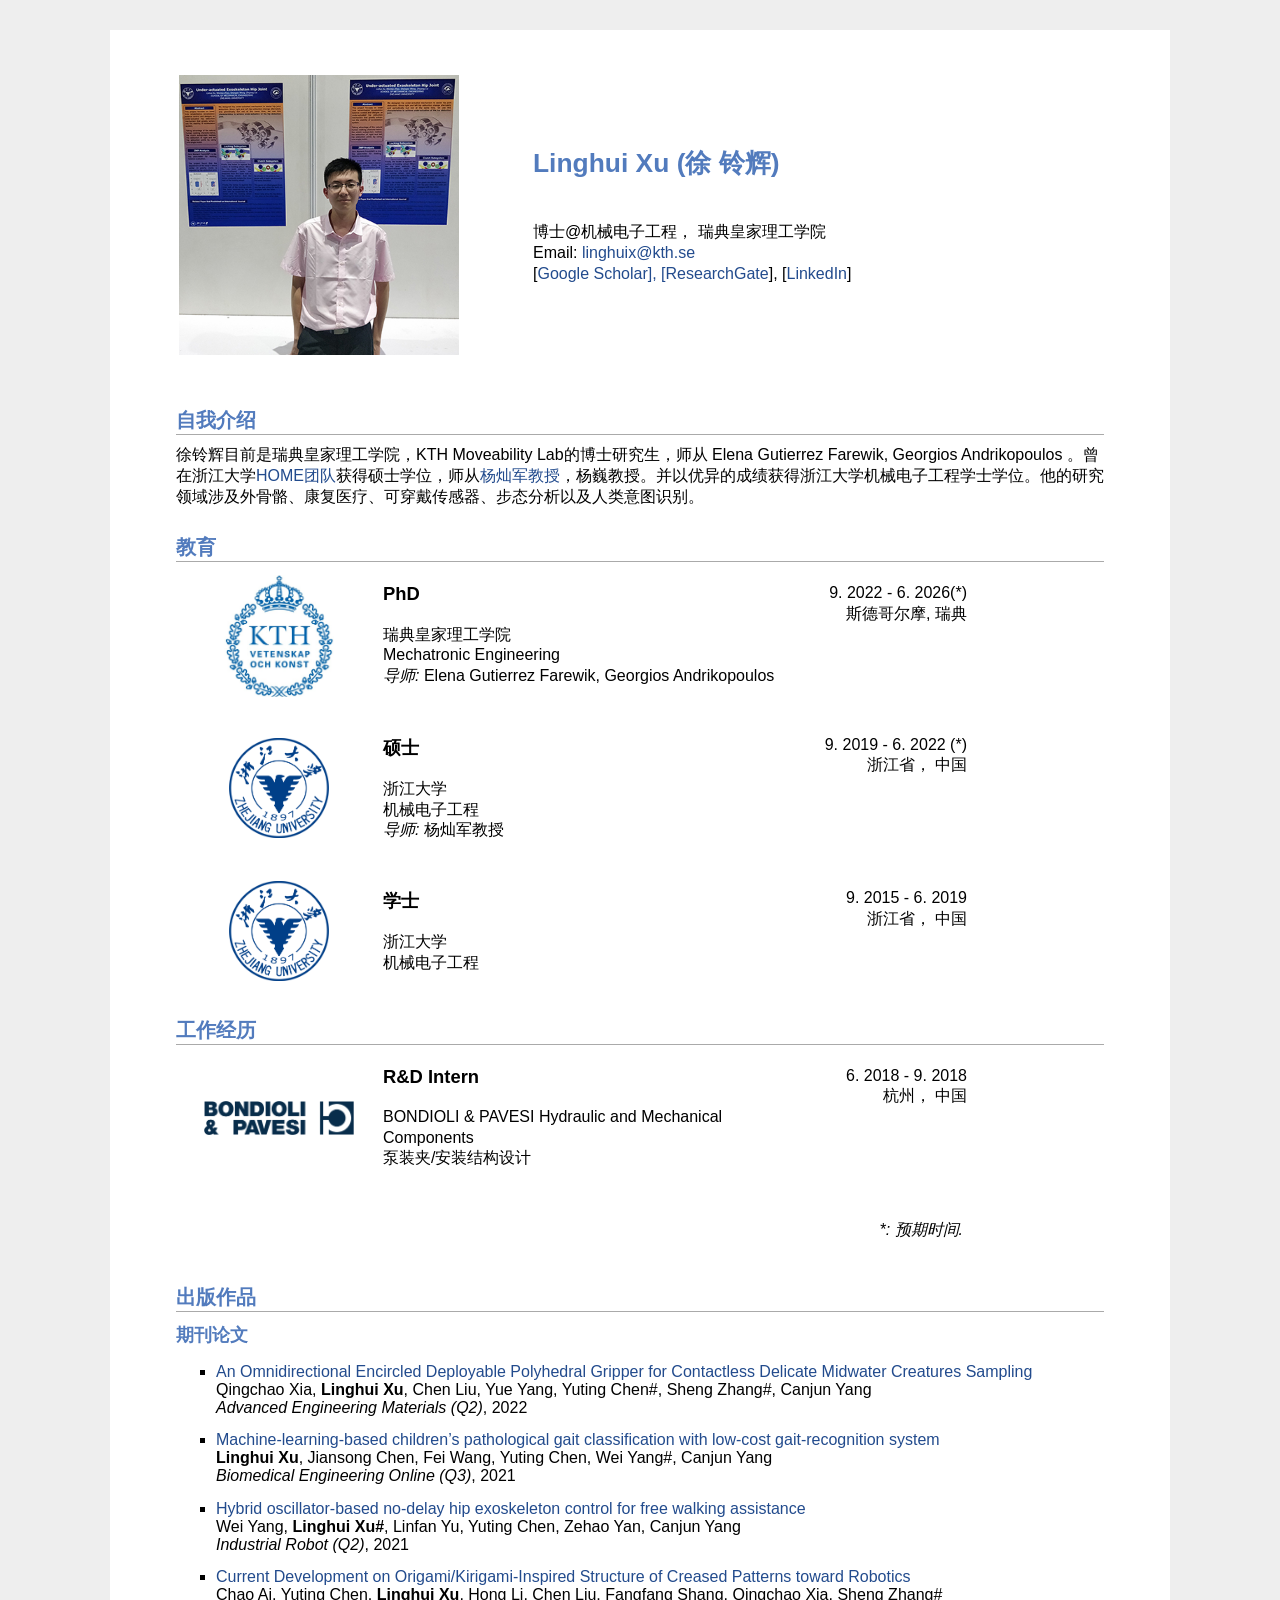
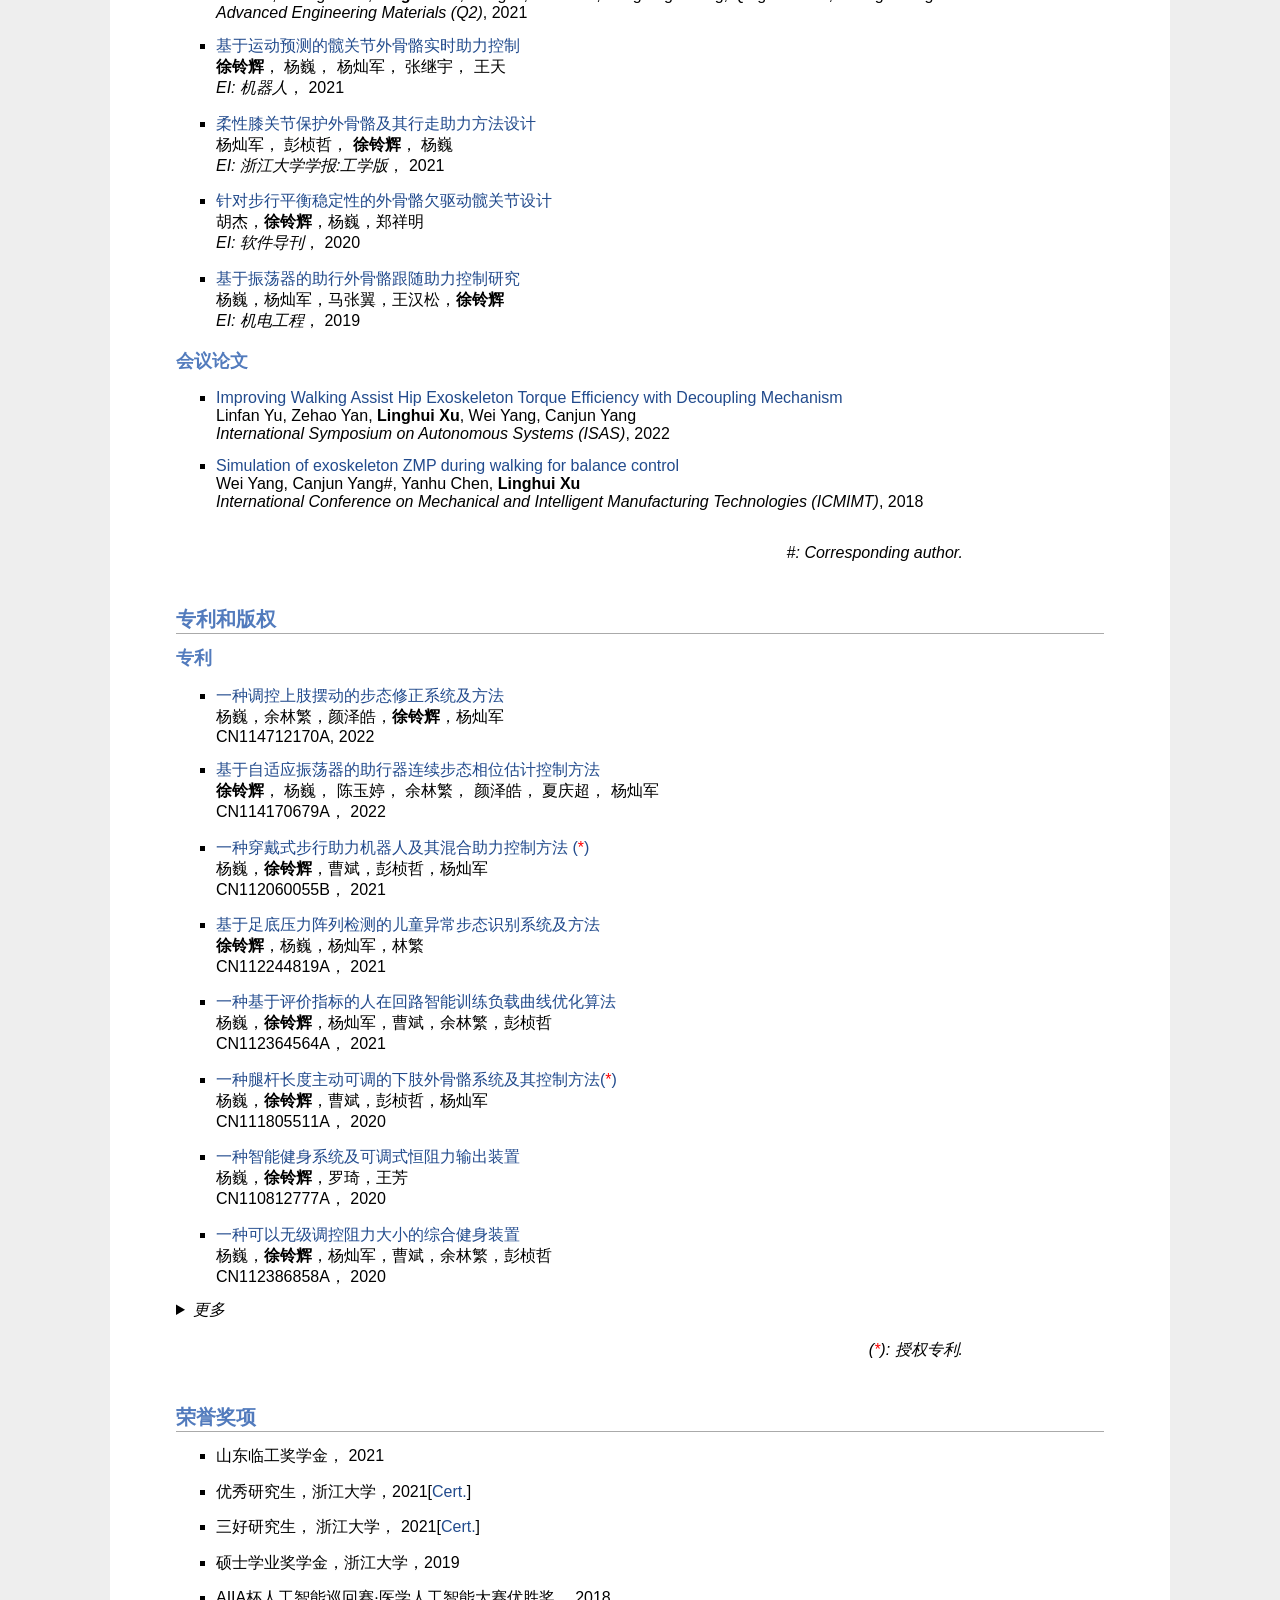
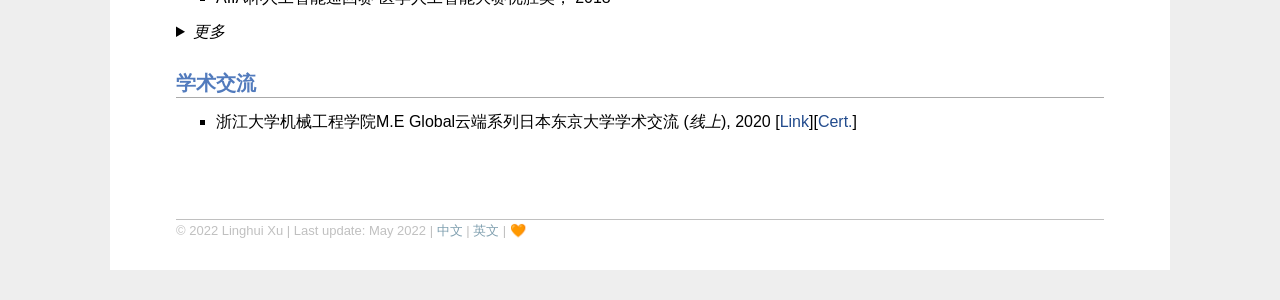
==== ch.html @ ed51639d "update" ====
<!DOCTYPE html PUBLIC "-//W3C//DTD XHTML 1.1//EN" "http://www.w3.org/TR/xhtml11/DTD/xhtml11.dtd">
<html xmlns="http://www.w3.org/1999/xhtml" xml:lang="en" slick-uniqueid="3" data-lt-installed="true" lang="en"><head>
<meta http-equiv="Content-Type" content="text/html; charset=UTF-8">
<meta name="keywords" content="Linghui Xu， Xu Linghui， Zhejiang University， Exoskeleton, Rehabilitation, Wearable Sensor, Gait Analysis, Human Intention Recognition"> 
<meta name="description" content="Linghui Xu's home page">
<title>Linghui Xu (徐 铃辉)</title>
<link rel="stylesheet" href="index/jemdoc.css" type="text/css">
<link rel="icon" href="index/icon.ico">
<!-- Global site tag (gtag.js) - Google Analytics -->
<script async="" src="index/js.js"></script>
<script>
  window.dataLayer = window.dataLayer || [];
  function gtag(){dataLayer.push(arguments);}
  gtag('js'， new Date());
  gtag('config'， 'UA-158815485-1');
</script>
</head>
<!-- Website Main Body -->
<body data-new-gr-c-s-check-loaded="8.899.0" data-gr-ext-installed="">
<div id="layout-content" style="margin-top:2em">

<!-------------------------------------------------->
<table style="margin-bottom: 2em">
<tbody>
    <tr>
        <td width="350">
            <img src="index/me.jpg" alt="selfie" width="280">
        </td>
        <td>
            <div id="toptitle">
                <h1>Linghui Xu (徐 铃辉)</h1>
            </div>

            <p>博士@机械电子工程， 瑞典皇家理工学院<br>
               Email: <a href="mailto:linghuix@kth.se" target="_blank">linghuix@kth.se</a><br>
			   [<a href="https://scholar.google.com/citations?hl=en&user=YP2T" target="_blank">Google Scholar], 
               [<a href="https://www.researchgate.net/" target="_blank">ResearchGate</a>], 
               [<a href="https://www.linkedin.com/" target="_blank">LinkedIn</a>]
            </p>
        </td>
    </tr>
</tbody>
</table>

<!-------------------------------------------------->
<h2>自我介绍</h2>
<p>
徐铃辉目前是瑞典皇家理工学院，KTH Moveability Lab的博士研究生，师从 Elena Gutierrez Farewik, Georgios Andrikopoulos 。曾在浙江大学<a href="http://www.jdzj.com/zncd/about.html" target="_blank" >HOME团队</a>获得硕士学位，师从<a href="https://www.researchgate.net/profile/Canjun_Yang2" target="_blank" >杨灿军教授</a>，杨巍教授。并以优异的成绩获得浙江大学机械电子工程学士学位。他的研究领域涉及外骨骼、康复医疗、可穿戴传感器、步态分析以及人类意图识别。
</p>

<!-------------------------------------------------->
<h2>教育</h2>
<table>
<tbody>
    <tr>
        <td style="width: 200px" align="center">
            <img src="index/kth.jpg" alt="kth" width="110">
        </td>
        <td style="width: 400px" valign="top">
            <div style="margin-top: 0.5em; margin-bottom: 1.2em">
                <b style="font-size: 115%">PhD</b>
            </div>
            <p>
                瑞典皇家理工学院<br>
                Mechatronic Engineering<br>
                <em>导师:</em> Elena Gutierrez Farewik, Georgios Andrikopoulos 
            </p>
        </td>
        <td style="width: 180px" valign="top" align="right">
            <p style="margin-top: 0.5em">
                9. 2022 - 6. 2026(*)<br>
                斯德哥尔摩, 瑞典
            </p>
        </td>
    </tr>
    <tr>
        <td>&nbsp;</td>
    </tr>
    <tr>
        <td style="width: 200px" align="center">
            <img src="index/zju.png" alt="zju" width="100">
        </td>
        <td style="width: 400px" valign="top">
            <div style="margin-top: 0.5em; margin-bottom: 1.2em">
                <b style="font-size: 115%">硕士</b>
            </div>
            <p>
                浙江大学<br>
                机械电子工程<br>
                <em>导师:</em> 杨灿军教授
            </p>
        </td>
        <td style="width: 180px" valign="top" align="right">
            <p style="margin-top: 0.5em">
                9. 2019 - 6. 2022 (*)<br>
                浙江省， 中国
            </p>
        </td>
    </tr>
    <tr>
        <td>&nbsp;</td>
    </tr>
    <tr>
        <td style="width: 200px" align="center">
            <img src="index/zju.png" alt="zju" width="100">
        </td>
        <td style="width: 400px" valign="top">
            <div style="margin-top: 0.5em; margin-bottom: 1.2em">
                <b style="font-size: 115%">学士</b><br>
            </div>
            <p>
                浙江大学<br>
                机械电子工程
            </p>
        </td>
        <td style="width: 180px" valign="top" align="right">
            <p style="margin-top: 0.5em">
                9. 2015 - 6. 2019<br>
                浙江省， 中国
            </p>
        </td>
    </tr>
</tbody>
</table>

<!-------------------------------------------------->
<h2>工作经历</h2>
<table>
<tbody>
    <tr>
        <td style="width: 200px" align="center">
            <img src="index/bondioli.png" alt="bondioli" width="150">
        </td>
        <td style="width: 400px" valign="top">
            <div style="margin-top: 0.5em; margin-bottom: 1.2em">
                <b style="font-size: 115%">R&amp;D Intern</b><br>
            </div>
            <p>
                BONDIOLI & PAVESI Hydraulic and Mechanical Components<br>
                泵装夹/安装结构设计
            </p>
        </td>
        <td style="width: 180px" valign="top" align="right">
            <p style="margin-top: 0.5em">
                6. 2018 - 9. 2018<br>
                杭州， 中国
            </p>
        </td>
    </tr>
</tbody>
</table>

<table>
<tbody>
    <tr>
        <td style="width: 580px" valign="top">
            <div style="margin-top: 0.5em; margin-bottom: 1.2em">
            </div>
        </td>
        <td style="width: 200px" valign="top" align="right">
			<div style="margin-top: 1.0em; margin-bottom: 0.5em">
			<p >
				<em>*: 预期时间.</em>
			</p>
			</div>
        </td>
    </tr>
</tbody>
</table>


<!-------------------------------------------------->
<h2>出版作品</h2>
<h3>期刊论文</h3>
<ul> 
    <li>
        <a href="https://doi.org/10.1002/adem.202201416" target="_blank">An Omnidirectional Encircled Deployable Polyhedral Gripper for Contactless Delicate Midwater Creatures Sampling</a> <br>
		Qingchao Xia, <b>Linghui Xu</b>, Chen Liu, Yue Yang, Yuting Chen#, Sheng Zhang#, Canjun Yang<br>
        <em>Advanced Engineering Materials (Q2)</em>, 2022
    </li>
	
    <li>
        <a href="https://doi.org/10.1186/s12938-021-00898-0" target="_blank">Machine-learning-based children’s pathological gait classification with low-cost gait-recognition system</a> <br>
		<b>Linghui Xu</b>, Jiansong Chen, Fei Wang, Yuting Chen, Wei Yang#, Canjun Yang<br>
        <em>Biomedical Engineering Online (Q3)</em>, 2021
    </li>
    
    <li>
        <a href="https://doi.org/10.1108/IR-02-2021-0038" target="_blank">Hybrid oscillator-based no-delay hip exoskeleton control for free walking assistance</a><br> Wei
        Yang, <b>Linghui Xu#</b>, Linfan Yu, Yuting Chen, Zehao Yan, Canjun Yang<br>
        <em>Industrial Robot (Q2)</em>, 2021
    </li>
    
    <li>
        <a href="https://doi.org/10.1002/adem.202100473" target="_blank">Current Development on Origami/Kirigami‐Inspired Structure of Creased Patterns toward Robotics</a><br>
        Chao Ai, Yuting Chen, <b>Linghui Xu</b>, Hong Li, Chen Liu, Fangfang Shang, Qingchao Xia, Sheng Zhang#<br>
        <em>Advanced Engineering Materials (Q2)</em>, 2021
    </li>
	<!-- 2021 机器人 基于运动预测的髋关节外骨骼实时助力控制 徐铃辉，杨巍，杨灿军，张继宇，王天 -->
    <li>
        <a href="https://kns.cnki.net/kcms/detail/detail.aspx?doi=10.13973/j.cnki.robot.200557" target="_blank">基于运动预测的髋关节外骨骼实时助力控制</a><br>
        <b>徐铃辉</b>， 杨巍， 杨灿军， 张继宇， 王天<br>
        <em>EI: 机器人</em>， 2021
    </li>
    
	<!-- 2021 浙江大学学报:工学版 柔性膝关节保护外骨骼及其行走助力方法设计  杨灿军 彭桢哲 徐铃辉 杨巍  -->
    <li>
        <a href="http://qikan.cqvip.com/Qikan/Article/Detail?id=7104018790" target="_blank">柔性膝关节保护外骨骼及其行走助力方法设计</a><br>
        杨灿军， 彭桢哲， <b>徐铃辉</b>， 杨巍 <br>
        <em>EI: 浙江大学学报:工学版</em>， 2021
    </li>
	
	<!-- 2020 软件导刊 针对步行平衡稳定性的外骨骼欠驱动髋关节设计  胡杰，徐铃辉，杨巍，郑祥明 -->
    <li>
        <a href="https://t.cnki.net/kcms/detail?v=rzZDr_UzYyAT8zpnyVkPTGiQAbG9VSUzkd3qc1IYHO8v88O48Zoq8xBHOOGwWyHYzx1cPSUlJO27q_dUQvj884v4jWCSsbdj_iHASIGdrnesHoIOhIofvj5CaWh2t5CjUQ-qvhYhXsE=&uniplatform=NZKPT" target="_blank">针对步行平衡稳定性的外骨骼欠驱动髋关节设计</a><br>
        胡杰，<b>徐铃辉</b>，杨巍，郑祥明<br>
        <em>EI: 软件导刊</em>， 2020
    </li>
	
	<!-- 2019 机电工程 基于振荡器的助行外骨骼跟随助力控制研究  杨巍，杨灿军，马张翼，王汉松，徐铃辉 -->
    <li>
        <a href="https://kns.cnki.net/kcms/detail/detail.aspx?dbcode=CJFD&dbname=CJFDLAST2019&filename=JDGC201910002&uniplatform=NZKPT&v=5-I5ag83K8BCm4Og-DR_3oDUghlBvGnzjo7FJmBR28Z9TcysYNqZjlWGzaMLEWvM" target="_blank">基于振荡器的助行外骨骼跟随助力控制研究</a><br>
        杨巍，杨灿军，马张翼，王汉松，<b>徐铃辉</b><br>
        <em>EI: 机电工程</em>， 2019
    </li>
	
</ul>

<h3>会议论文</h3>
<ul>
    <li>
        <a href="https://doi.org/10.1109/ISAS55863.2022.9757306" target="_blank">Improving Walking Assist Hip Exoskeleton Torque Efficiency with Decoupling Mechanism</a><br>
        Linfan Yu, Zehao Yan, <b>Linghui Xu</b>, Wei Yang, Canjun Yang<br>
        <em>International Symposium on Autonomous Systems (ISAS)</em>, 2022
    </li>
    <li>
        <a href="https://doi.org/10.1109/ICMIMT.2018.8340443" target="_blank">Simulation of exoskeleton ZMP during walking for balance control</a><br>
        Wei Yang, Canjun Yang#, Yanhu Chen, <b>Linghui Xu</b><br>
        <em>International Conference on Mechanical and Intelligent Manufacturing Technologies (ICMIMT)</em>, 2018
    </li>

</ul>

<table>
<tbody>
    <tr>
        <td style="width: 580px" valign="top">
            <div style="margin-top: 0.5em; margin-bottom: 1.2em">
            </div>
        </td>
        <td style="width: 200px" valign="top" align="right">
			<div style="margin-top: 1.0em; margin-bottom: 0.5em">
			<p >
				<em>#: Corresponding author.</em>
			</p>
			</div>
        </td>
    </tr>
</tbody>
</table>

<!-------------------------------------------------->
<h2>专利和版权</h2>
<h3>专利</h3>
<ul>
    <!-- 2022-徐铃辉-一种调控上肢摆动的步态修正系统及方法   -->
    <li>
        <a href="https://d.wanfangdata.com.cn/patent/ChJQYXRlbnROZXdTMjAyMjAzMjMSEENOMjAyMjEwMjYyNDYyLjUaCG8zODZ0bW1h" target="_blank">一种调控上肢摆动的步态修正系统及方法 </a><br>
        杨巍，余林繁，颜泽皓，<b>徐铃辉</b>，杨灿军 <br>
        CN114712170A, 2022
    </li>
	
    <!-- 2022-徐铃辉-基于自适应振荡器的助行器连续步态相位估计控制方法  -->
    <li>
        <a href="https://d.wanfangdata.com.cn/patent/ChJQYXRlbnROZXdTMjAyMjAzMjMSEENOMjAyMTExMzg5NzQ0LjMaCGtrZGs3ZHJs" target="_blank">基于自适应振荡器的助行器连续步态相位估计控制方法 </a><br>
        <b>徐铃辉</b>， 杨巍， 陈玉婷， 余林繁， 颜泽皓， 夏庆超， 杨灿军 <br>
        CN114170679A， 2022
    </li>
	
	<!-- 2021-徐铃辉-一种穿戴式步行助力机器人及其混合助力控制方法 -->
	<li>
		<a href="https://patents.google.com/patent/CN112060055A/zh?oq=CN112060055A" target="_blank">一种穿戴式步行助力机器人及其混合助力控制方法 (<font color="red">*</font>)</a><br>
		杨巍，<b>徐铃辉</b>，曹斌，彭桢哲，杨灿军<br>
		CN112060055B， 2021
	</li>
    <!-- 2021-徐铃辉-基于足底压力阵列检测的儿童异常步态识别系统及方法 -->
    <li>
        <a href="https://patents.google.com/patent/CN112244819A/zh?oq=CN112244819A" target="_blank">基于足底压力阵列检测的儿童异常步态识别系统及方法</a><br>
        <b>徐铃辉</b>，杨巍，杨灿军，林繁<br>
        CN112244819A， 2021
    </li>

	<!-- 2021-徐铃辉-一种基于评价指标的人在回路智能训练负载曲线优化算法 -->
	<li>
		<a href="https://patents.google.com/patent/CN112364564A/zh?oq=CN112364564A" target="_blank">一种基于评价指标的人在回路智能训练负载曲线优化算法</a><br>
		杨巍，<b>徐铃辉</b>，杨灿军，曹斌，余林繁，彭桢哲<br>
		CN112364564A， 2021 
	</li>

	<!-- 2020-徐铃辉-一种腿杆长度主动可调的下肢外骨骼系统及其控制方法 -->
	<li>
		<a href="https://patents.google.com/patent/CN111805511A/zh?oq=CN111805511A" target="_blank">一种腿杆长度主动可调的下肢外骨骼系统及其控制方法(<font color="red">*</font>)</a><br>	
		杨巍，<b>徐铃辉</b>，曹斌，彭桢哲，杨灿军<br>
		CN111805511A， 2020
	</li>
	<!-- 2020-徐铃辉-一种智能健身系统及可调式恒阻力输出装置 -->
	<li>
		<a href="https://patentool.wanfangdata.com.cn/Patent/Details?id=CN201911305282.5" target="_blank">一种智能健身系统及可调式恒阻力输出装置</a><br>
		杨巍，<b>徐铃辉</b>，罗琦，王芳<br>
		CN110812777A， 2020
	</li>
    <!-- 2020-徐铃辉-一种可以无级调控阻力大小的综合健身装置  -->
    <li>
        <a href="https://patents.google.com/patent/CN112386858A/zh?oq=CN112386858A" target="_blank">一种可以无级调控阻力大小的综合健身装置</a><br>
        杨巍，<b>徐铃辉</b>，杨灿军，曹斌，余林繁，彭桢哲<br>
        CN112386858A， 2020
    </li>

</ul>

<details>
    <summary><em>更多</em></summary>
        <ul>
	<!-- 2021-徐铃辉-基于在线自适应预测神经网络的智能健身负载控制系统 -->
	<li>
		<a href="https://patents.google.com/patent/CN112370746A/zh?oq=CN112370746A" target="_blank">基于在线自适应预测神经网络的智能健身负载控制系统</a><br>
		杨巍，<b>徐铃辉</b>，杨灿军，曹斌，余林繁，彭桢哲<br>
		CN112370746A， 2021 
	</li>
	
    <!-- 2021-徐铃辉-一种可以实现颈椎与腰椎联动进行康复的装置 -->
    <li>
        <a href="https://patents.google.com/patent/CN112354147A/zh?oq=CN112354147A" target="_blank">一种可以实现颈椎与腰椎联动进行康复的装置 (<font color="red">*</font>)</a><br>
        杨巍，<b>徐铃辉</b>，杨灿军，曹斌，余林繁，彭桢哲<br>
        CN112354147A， 2021
    </li>
            <!-- 2021-刘晓广-一种穿戴式登山助力机器人及其助力控制方法 -->
            <li>
                <a href="https://patents.google.com/patent/CN112675504A/zh?oq=CN112675504A" target="_blank">一种穿戴式登山助力机器人及其助力控制方法</a><br>
                杨巍，刘晓广，谷海燕，<b>徐铃辉</b>，杨一帆，余林繁，杨灿军<br>
                CN112675504A， 2021
            </li>
            <!-- 2021-Chenyuting-一种软体机器人及其声波驱动方法 -->
            <li>
                <a href="https://patents.google.com/patent/CN113119075A/zh?oq=CN113119075A" target="_blank">一种软体机器人及其声波驱动方法</a><br>
                夏庆超，陈玉婷，张晟，杨灿军，刘辰，尚方方，<b>徐铃辉</b>，杨巍<br>
                CN113119075A， 2021
            </li>
            <!-- 2019-chenyuting-一种安防监控系统及方法 -->
            <li>
                <a href="https://patents.google.com/patent/CN113518204A/zh?oq=CN113518204A" target="_blank">一种安防监控系统及方法</a><br>
                张晟，陈玉婷，夏庆超，<b>徐铃辉</b>，尚方方，刘辰，曾俊彦，宋泽宁<br>
                CN113518204A， 2021
            </li>
            <!-- 2019-zhagnshegn-一种高密封型医用口罩 -->
            <li>
                <a href="https://patents.google.com/patent/CN112471641A/zh?oq=CN112471641A" target="_blank">一种高密封型医用口罩</a><br>
                杨巍，张晟，杨灿军，金波，<b>徐铃辉</b>，余林繁<br>
                CN112471641A， 2021
            </li>
			
	<!-- 2020-徐铃辉-一种老年人跌倒风险评估方法及系统 -->
	<li>
		<a href="https://patents.google.com/patent/CN111243229A/zh?oq=CN111243229A" target="_blank">一种老年人跌倒风险评估方法及系统</a><br>
		杨灿军，<b>徐铃辉</b>，马张翼，武鑫，杨巍<br>
		CN111243229A， 2020
	</li>
	<!-- 2020-徐铃辉-一种智能健身系统及可调式恒阻力输出装置 -->
	<li>
		<a href="https://patents.google.com/patent/CN212038768U/zh?oq=CN212038768U" target="_blank">一种智能健身系统及可调式恒阻力输出装置 (<font color="red">*</font>)</a><br>
		杨巍，<b>徐铃辉</b>，罗琦，王芳<br>
		CN212038768U， 2020
	</li>
            
            <!-- 2018-徐铃辉-下肢康复训练外骨骼系统及其步行控制方法与髋关节结构 -->
            <li>
                <a href="https://patents.google.com/patent/CN108392378B/zh?oq=CN108392378B" target="_blank">下肢康复训练外骨骼系统及其步行控制方法与髋关节结构 (<font color="red">*</font>)</a><br>
                杨灿军，杨巍，<b>徐铃辉</b>，王汉松，魏谦笑，马张翼<br>
                 CN108392378B， 2018
            </li>
        </ul>
</details>

<table>
<tbody>
    <tr>
        <td style="width: 580px" valign="top">
            <div style="margin-top: 0.5em; margin-bottom: 1.2em">
            </div>
        </td>
        <td style="width: 200px" valign="top" align="right">
			<div style="margin-top: 1.0em; margin-bottom: 0.5em">
			<p >
				<em>(<font color="red">*</font>): 授权专利.</em>
			</p>
			</div>
        </td>
    </tr>
</tbody>
</table>

<!-------------------------------------------------->
<h2>荣誉奖项</h2>
<ul> 

    <li>
        山东临工奖学金， 2021
    </li>

    <li>
        优秀研究生，浙江大学，2021[<a href="index\award\Honor_of_graduate.jpg" target="_blank">Cert.</a>]

    </li><li>
        三好研究生， 浙江大学， 2021[<a href="index\award\merits.jpg" target="_blank">Cert.</a>]
    </li>

    <li>
        硕士学业奖学金，浙江大学，2019
    </li>

    <li>
        AIIA杯人工智能巡回赛·医学人工智能大赛优胜奖， 2018
    </li>
</ul>


<details>
    <summary><em>更多</em></summary>
        <ul> 
            <li>
                学业三等奖学金， 浙江大学， 2016[<a href="index\award\third-class Merits.jpg" target="_blank">Cert.</a>]
            </li>

            <li>
                优秀学生三等奖学金，浙江大学， 2016[<a href="index\award\third-class student.jpg" target="_blank">Cert.</a>]
            </li>

        </ul>
</details>

<!-------------------------------------------------->
<h2>学术交流</h2>
<ul> 
     <li>
        浙江大学机械工程学院M.E Global云端系列日本东京大学学术交流 (<em>线上</em>), 2020 [<a href="http://me.zju.edu.cn/mecn/2020/1110/c6200a2216010/page.htm" target="_blank">Link</a>][<a href="index/M.E global second for Japan.png" target="_blank">Cert.</a>]
    </li>
</ul>

<!-------------------------------------------------->


<p>&nbsp;</p>
<div id="footer">
    © 2022 Linghui Xu | Last update: May 2022 | <a href="ch.html">中文</a> | <a href="https://linghuix.github.io">英文</a> | <a href="https://analytics.google.com/">🧡</a>
</div>

</div>


</body><grammarly-desktop-integration data-grammarly-shadow-root="true"></grammarly-desktop-integration></html>
---- index/jemdoc.css ----
/* Default css file for jemdoc, some changes added. */

table#tlayout {
    border: none;
    border-collapse: separate;
    background: white;
}
html {
  background-color: #eeeeee; 
}

body { 
  font-family: Georgia, Helvetica, Arial, Verdana, san-serif, Times;
  color: #000;
  background-color: #ffffff; 
  text-align:left; /* for IE */
  margin-top: 30px; 
  margin-bottom: 30px;
  margin-left: auto;
  margin-right: auto;
  padding-left:  50px;
  padding-right: 50px;
  padding-top: 10px;
  padding-bottom: 30px;
  max-width: 960px;
}

#layout-menu {
	background: #f6f6f6;
	border: 1px solid #dddddd;
	padding-top: 0.5em;
	padding-left: 8px;
	padding-right: 8px;
	font-size: 1.0em;
	width: auto;
	white-space: nowrap;
    text-align: left;
    vertical-align: top;
}

#layout-menu td {
	background: #f4f4f4;
    vertical-align: top;
}

#layout-content {
	padding-top: 0.0em;
	padding-left: 1.0em;
	padding-right: 1.0em;
    border: none;
    background: white;
    text-align: left;
    vertical-align: top;
}

#layout-menu a {
	line-height: 1.5em;
	margin-left: 0.5em;
}

tt {
    background: #ffffdd;
}

pre, tt {
	font-size: 90%;
	font-family: monaco, monospace;
}

a, a > tt {
	color: #224b8d;
	text-decoration: none;
}

a:hover {
	border-bottom: 1px gray dotted;
}

#layout-menu a.current:link, #layout-menu a.current:visited {
	color: #022b6d;
	border-bottom: 1px gray solid;
}
#layout-menu a:link, #layout-menu a:visited, #layout-menu a:hover {
	color: #527bbd;
	text-decoration: none;
}
#layout-menu a:hover {
	text-decoration: none;
}

div.menu-category {
	border-bottom: 1px solid gray;
	margin-top: 0.8em;
	padding-top: 0.2em;
	padding-bottom: 0.1em;
	font-weight: bold;
}

div.menu-item {
	padding-left: 16px;
	text-indent: -16px;
}

div#toptitle {
	padding-bottom: 0.2em;
	margin-bottom: 2.5em;
	/*border-bottom: 3px double gray;*/
}

/* Reduce space if we begin the page with a title. */
div#toptitle + h2, div#toptitle + h3 {
	margin-top: 0em;
}

div#subtitle {
	margin-top: 0.0em;
	margin-bottom: 0.0em;
	padding-top: 0em;
	padding-bottom: 0.1em;
}

em {
	font-style: italic;
}

strong {
	font-weight: bold;
}


h1, h2, h3 {
	color: #527bbd;
	margin-top: 0.7em;
	margin-bottom: 0.5em;
	padding-bottom: 0.2em;
	line-height: 1.0;
	padding-top: 0.5em;
	border-bottom: 1px solid #aaaaaa;
}

h1 {
	font-size: 165%;
	padding-bottom: 0.3em;
}

h2 {
	padding-top: 0.8em;
	font-size: 125%;
}

h2 + h3 {
    padding-top: 0.2em;
}

h3 {
	font-size: 110%;
	border-bottom: none;
}

p {
	margin-top: 0.0em;
	margin-bottom: 0.8em;
	padding: 0;
	line-height: 1.3;
}

pre {
	padding: 0;
	margin: 0;
}

div#footer {
	font-size: small;
	border-top: 1px solid #c0c0c0;
	padding-top: 0.2em;
	margin-top: 4.0em;
	color: #c0c0c0;
}

div#footer a {
	color: #80a0b0;
}

div#footer-text {
	float: left;
	padding-bottom: 8px;
}

ul, ol, dl {
	margin-top: 0.2em;
	padding-top: 0;
	margin-bottom: 0.8em;
}

dt {
	margin-top: 0.5em;
	margin-bottom: 0;
}

dl {
	margin-left: 20px;
}

dd {
	color: #222222;
}

dd > *:first-child {
	margin-top: 0;
}

ul {
	list-style-position: outside;
	list-style-type: square;
}

p + ul, p + ol {
	margin-top: -0.5em;
}

li {
	margin-top:0.9em;
}

ol {
	list-style-position: outside;
	list-style-type: decimal;
}

li p, dd p {
	margin-bottom: 0.3em;
}


ol ol {
	list-style-type: lower-alpha;
}

ol ol ol {
	list-style-type: lower-roman;
}

p + div.codeblock {
	margin-top: -0.6em;
}

div.codeblock, div.infoblock {
	margin-right: 0%;
	margin-top: 1.2em;
	margin-bottom: 1.3em;
}

div.blocktitle {
	font-weight: bold;
	color: #cd7b62;
	margin-top: 1.2em;
	margin-bottom: 0.1em;
}

div.blockcontent {
	border: 1px solid silver;
	padding: 0.3em 0.5em;
}

div.infoblock > div.blockcontent {
	background: #ffffee;
}

div.blockcontent p + ul, div.blockcontent p + ol {
	margin-top: 0.4em;
}

div.infoblock p {
	margin-bottom: 0em;
}

div.infoblock li p, div.infoblock dd p {
	margin-bottom: 0.5em;
}

div.infoblock p + p {
	margin-top: 0.8em;
}

div.codeblock > div.blockcontent {
	background: #f6f6f6;
}

span.pycommand {
	color: #000070;
}

span.statement {
	color: #008800;
}
span.builtin {
	color: #000088;
}
span.special {
	color: #990000;
}
span.operator {
	color: #880000;
}
span.error {
	color: #aa0000;
}
span.comment, span.comment > *, span.string, span.string > * {
	color: #606060;
}

@media print {
	#layout-menu { display: none; }
}

#fwtitle {
	margin: 2px;
}

#fwtitle #toptitle {
	padding-left: 0.5em;
	margin-bottom: 0.5em;
}

#layout-content h1:first-child, #layout-content h2:first-child, #layout-content h3:first-child {
	margin-top: -0.7em;
}

div#toptitle h1, #layout-content div#toptitle h1 {
	margin-bottom: 0.0em;
	padding-bottom: 0.1em;
	padding-top: 0;
	margin-top: 0.5em;
	border-bottom: none;
}

img.eq {
	padding: 0;
	padding-left: 0.1em;
	padding-right: 0.1em;
	margin: 0;
}

img.eqwl {
	padding-left: 2em;
	padding-top: 0.6em;
	padding-bottom: 0.2em;
	margin: 0;
}

table + table {
    margin-top: 1em;
}

tr.heading {
    font-weight: bold;
    border-bottom: 2px solid black;
}

img {
    border: none;
}

table.imgtable, table.imgtable td {
    border: none;
    text-align: left;
}
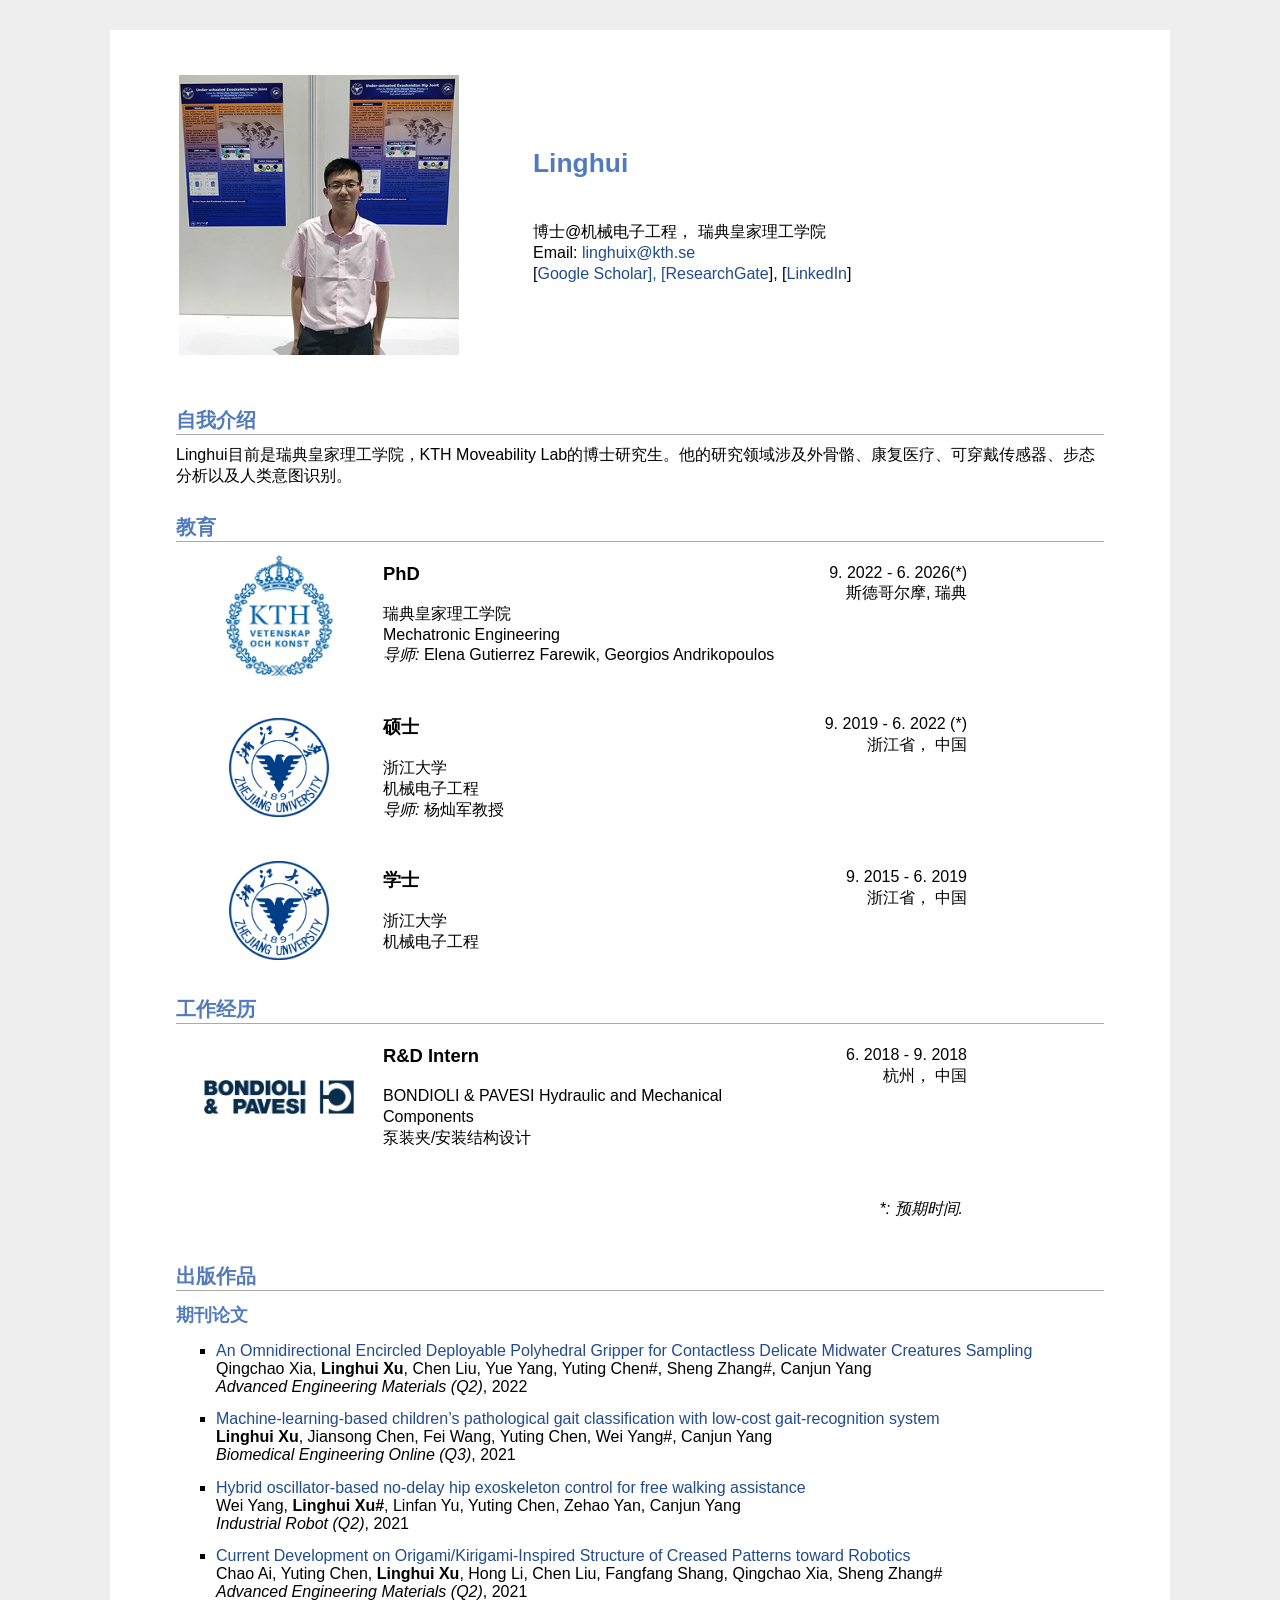
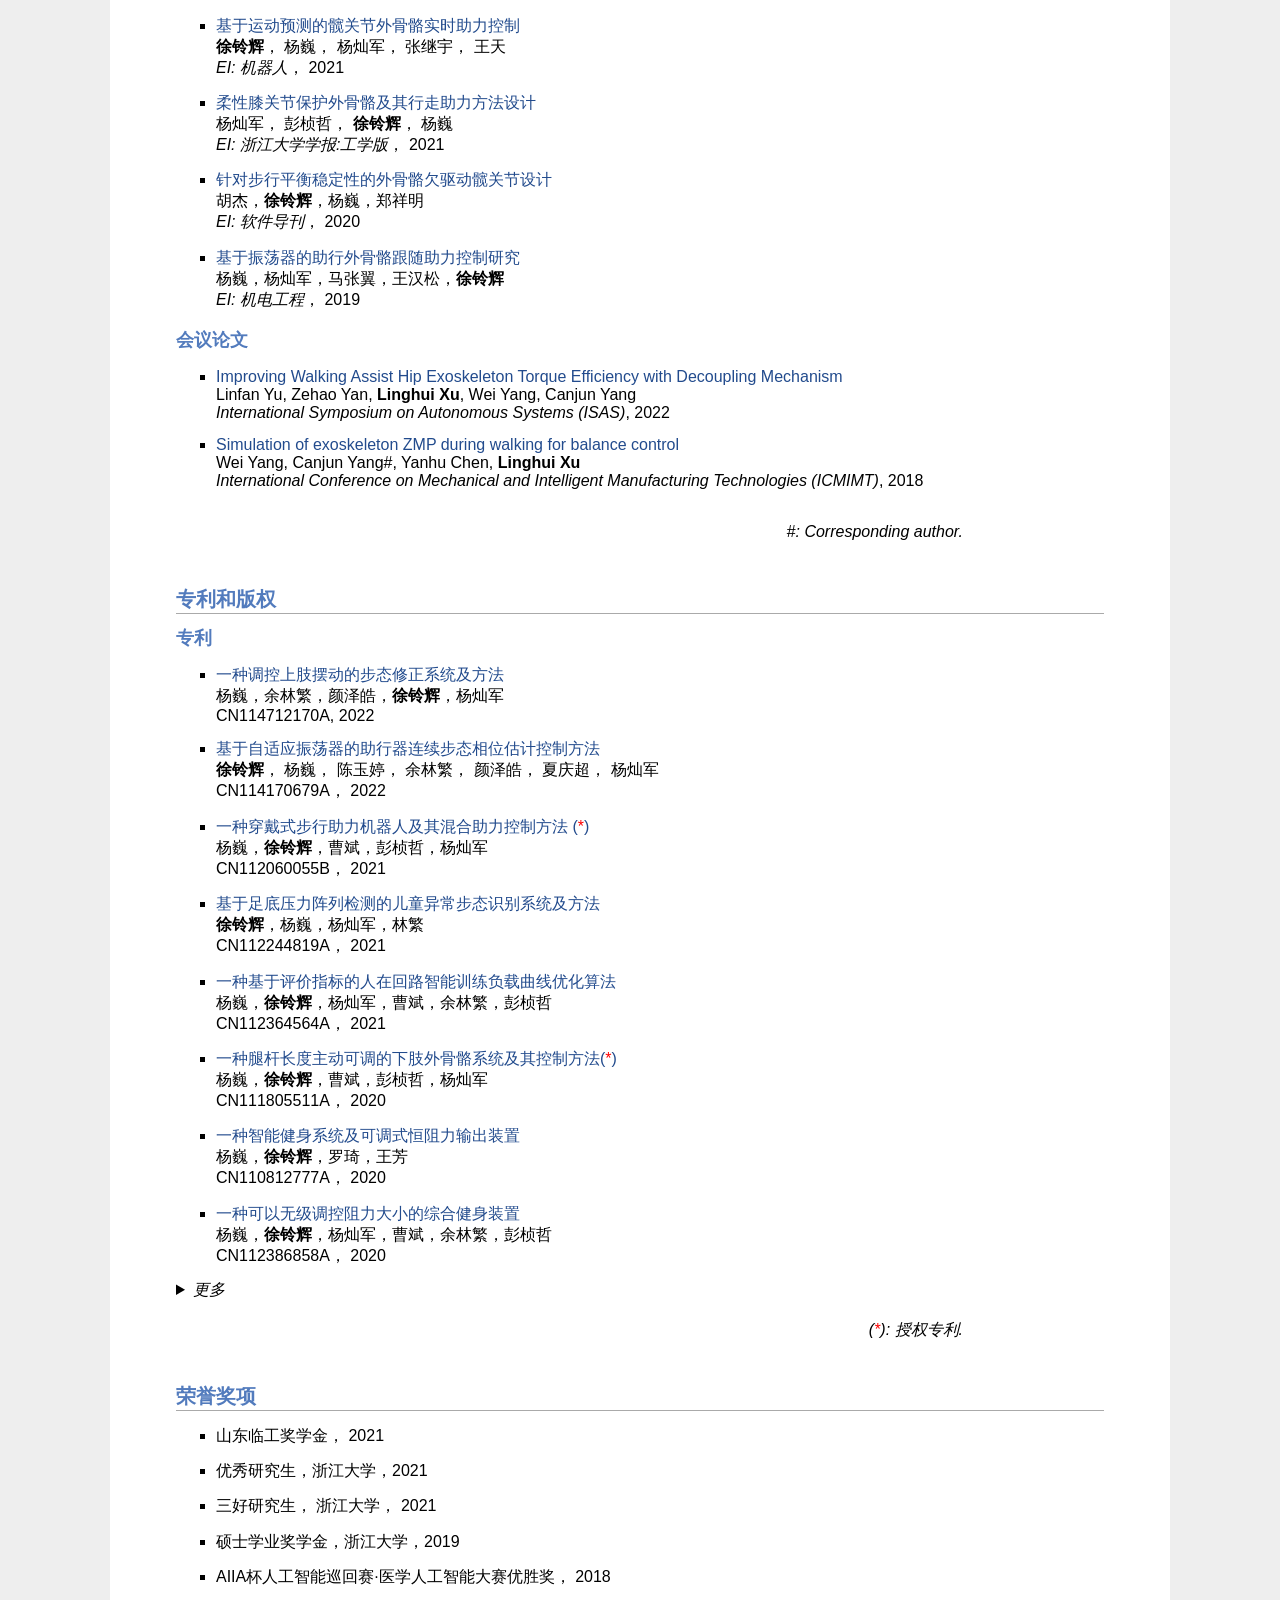
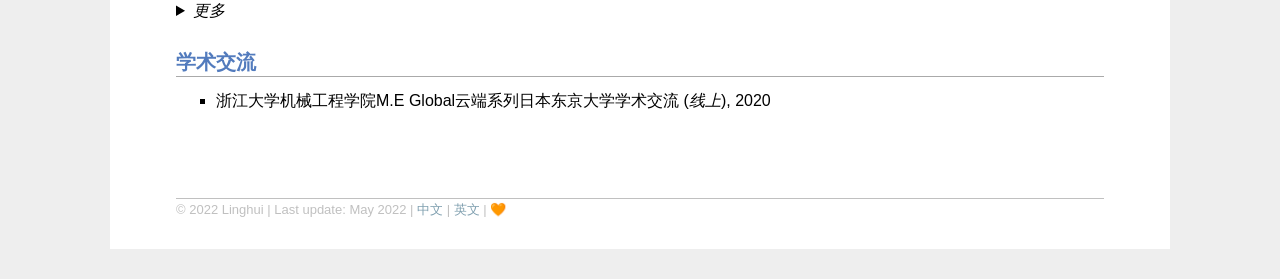
==== commit bd9198dd: "update content Update ch.html" ====
--- a/ch.html
+++ b/ch.html
@@ -1,9 +1,18 @@
 <!DOCTYPE html PUBLIC "-//W3C//DTD XHTML 1.1//EN" "http://www.w3.org/TR/xhtml11/DTD/xhtml11.dtd">
 <html xmlns="http://www.w3.org/1999/xhtml" xml:lang="en" slick-uniqueid="3" data-lt-installed="true" lang="en"><head>
+<!-- Google tag (gtag.js) -->
+<script async src="https://www.googletagmanager.com/gtag/js?id=G-1FBJVWP109"></script>
+<script>
+  window.dataLayer = window.dataLayer || [];
+  function gtag(){dataLayer.push(arguments);}
+  gtag('js', new Date());
+
+  gtag('config', 'G-1FBJVWP109');
+</script>
 <meta http-equiv="Content-Type" content="text/html; charset=UTF-8">
-<meta name="keywords" content="Linghui Xu， Xu Linghui， Zhejiang University， Exoskeleton, Rehabilitation, Wearable Sensor, Gait Analysis, Human Intention Recognition"> 
-<meta name="description" content="Linghui Xu's home page">
-<title>Linghui Xu (徐 铃辉)</title>
+<meta name="keywords" content="Linghui，Linghui， Zhejiang University， Exoskeleton, Rehabilitation, Wearable Sensor, Gait Analysis, Human Intention Recognition"> 
+<meta name="description" content="Linghui's home page">
+<title>Linghui</title>
 <link rel="stylesheet" href="index/jemdoc.css" type="text/css">
 <link rel="icon" href="index/icon.ico">
 <!-- Global site tag (gtag.js) - Google Analytics -->
@@ -28,7 +37,7 @@
         </td>
         <td>
             <div id="toptitle">
-                <h1>Linghui Xu (徐 铃辉)</h1>
+                <h1>Linghui</h1>
             </div>
 
             <p>博士@机械电子工程， 瑞典皇家理工学院<br>
@@ -45,7 +54,7 @@
 <!-------------------------------------------------->
 <h2>自我介绍</h2>
 <p>
-徐铃辉目前是瑞典皇家理工学院，KTH Moveability Lab的博士研究生，师从 Elena Gutierrez Farewik, Georgios Andrikopoulos 。曾在浙江大学<a href="http://www.jdzj.com/zncd/about.html" target="_blank" >HOME团队</a>获得硕士学位，师从<a href="https://www.researchgate.net/profile/Canjun_Yang2" target="_blank" >杨灿军教授</a>，杨巍教授。并以优异的成绩获得浙江大学机械电子工程学士学位。他的研究领域涉及外骨骼、康复医疗、可穿戴传感器、步态分析以及人类意图识别。
+Linghui目前是瑞典皇家理工学院，KTH Moveability Lab的博士研究生。他的研究领域涉及外骨骼、康复医疗、可穿戴传感器、步态分析以及人类意图识别。
 </p>
 
 <!-------------------------------------------------->
@@ -408,10 +417,10 @@
     </li>
 
     <li>
-        优秀研究生，浙江大学，2021[<a href="index\award\Honor_of_graduate.jpg" target="_blank">Cert.</a>]
+        优秀研究生，浙江大学，2021
 
     </li><li>
-        三好研究生， 浙江大学， 2021[<a href="index\award\merits.jpg" target="_blank">Cert.</a>]
+        三好研究生， 浙江大学， 2021
     </li>
 
     <li>
@@ -428,11 +437,11 @@
     <summary><em>更多</em></summary>
         <ul> 
             <li>
-                学业三等奖学金， 浙江大学， 2016[<a href="index\award\third-class Merits.jpg" target="_blank">Cert.</a>]
-            </li>
-
-            <li>
-                优秀学生三等奖学金，浙江大学， 2016[<a href="index\award\third-class student.jpg" target="_blank">Cert.</a>]
+                学业三等奖学金， 浙江大学， 2016
+            </li>
+
+            <li>
+                优秀学生三等奖学金，浙江大学， 2016
             </li>
 
         </ul>
@@ -442,7 +451,7 @@
 <h2>学术交流</h2>
 <ul> 
      <li>
-        浙江大学机械工程学院M.E Global云端系列日本东京大学学术交流 (<em>线上</em>), 2020 [<a href="http://me.zju.edu.cn/mecn/2020/1110/c6200a2216010/page.htm" target="_blank">Link</a>][<a href="index/M.E global second for Japan.png" target="_blank">Cert.</a>]
+        浙江大学机械工程学院M.E Global云端系列日本东京大学学术交流 (<em>线上</em>), 2020
     </li>
 </ul>
 
@@ -451,7 +460,7 @@
 
 <p>&nbsp;</p>
 <div id="footer">
-    © 2022 Linghui Xu | Last update: May 2022 | <a href="ch.html">中文</a> | <a href="https://linghuix.github.io">英文</a> | <a href="https://analytics.google.com/">🧡</a>
+    © 2022 Linghui | Last update: May 2022 | <a href="ch.html">中文</a> | <a href="https://linghuix.github.io">英文</a> | <a href="https://analytics.google.com/">🧡</a>
 </div>
 
 </div>
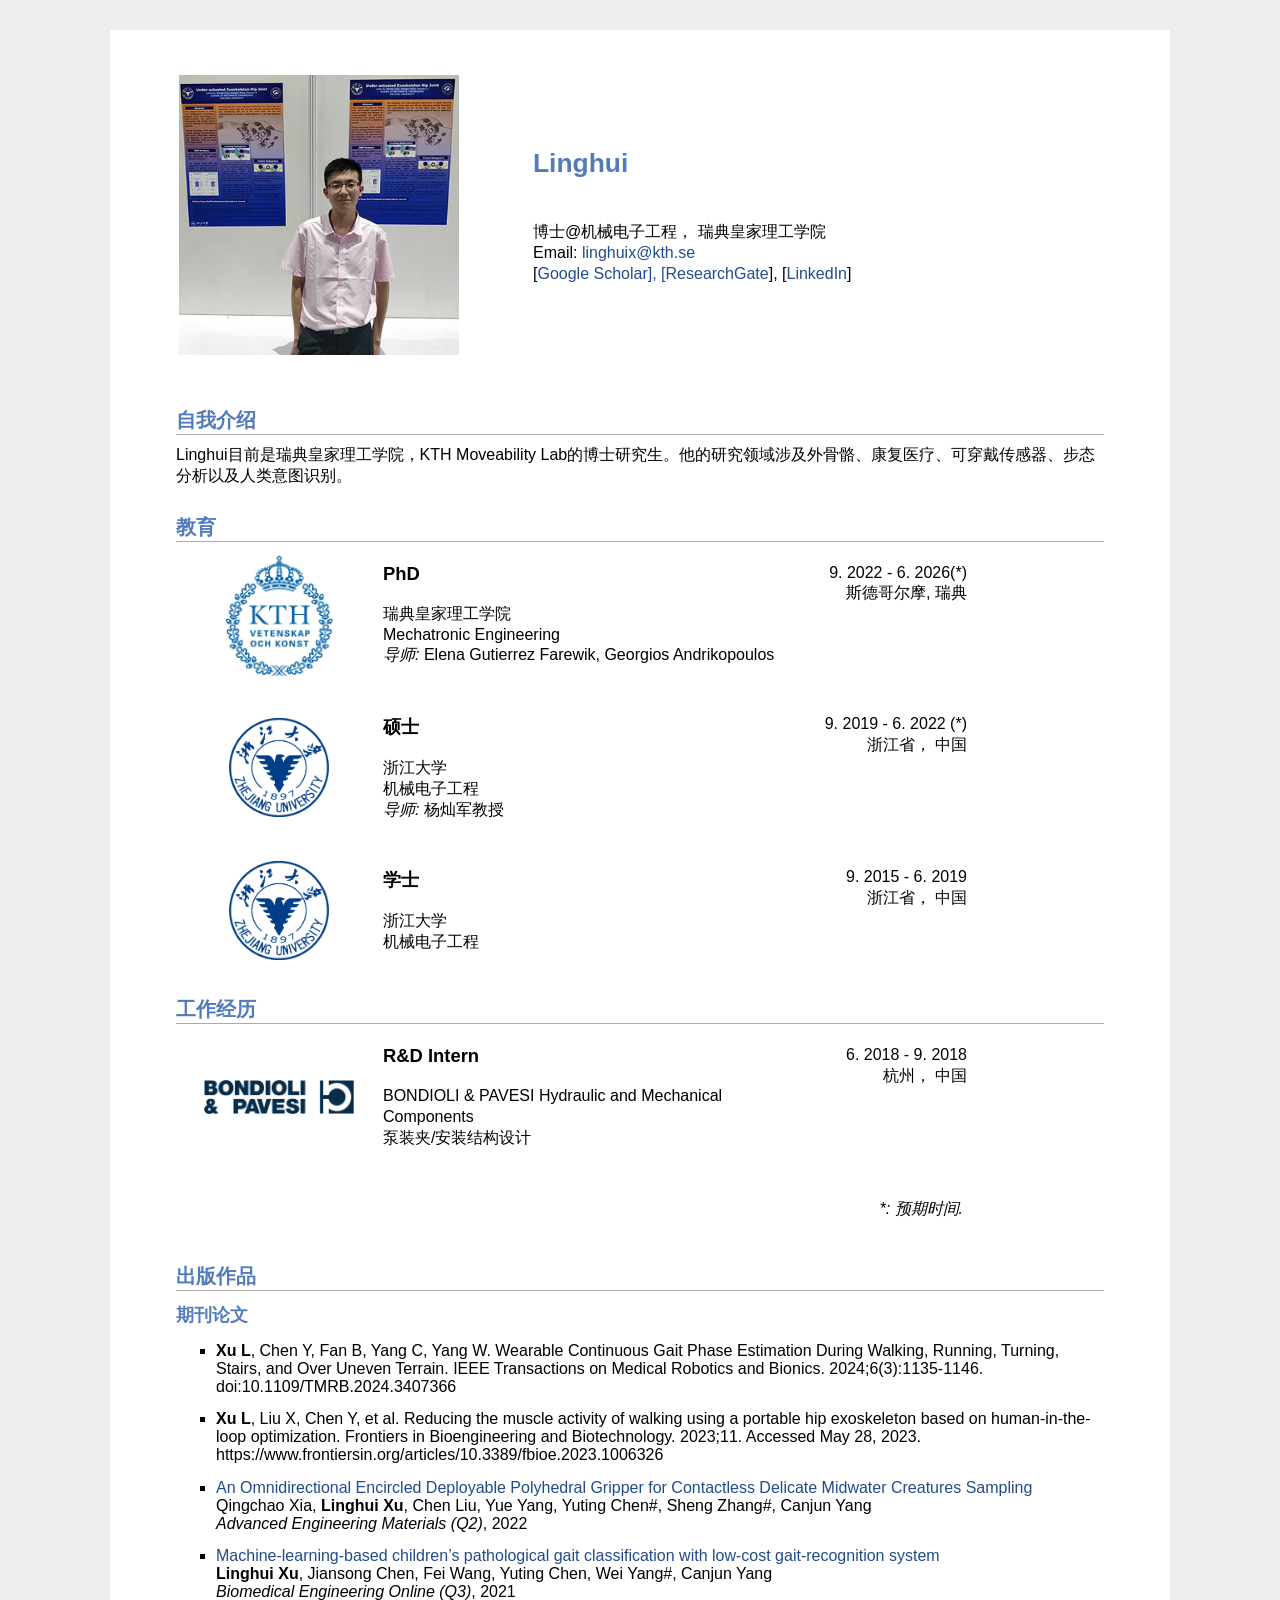
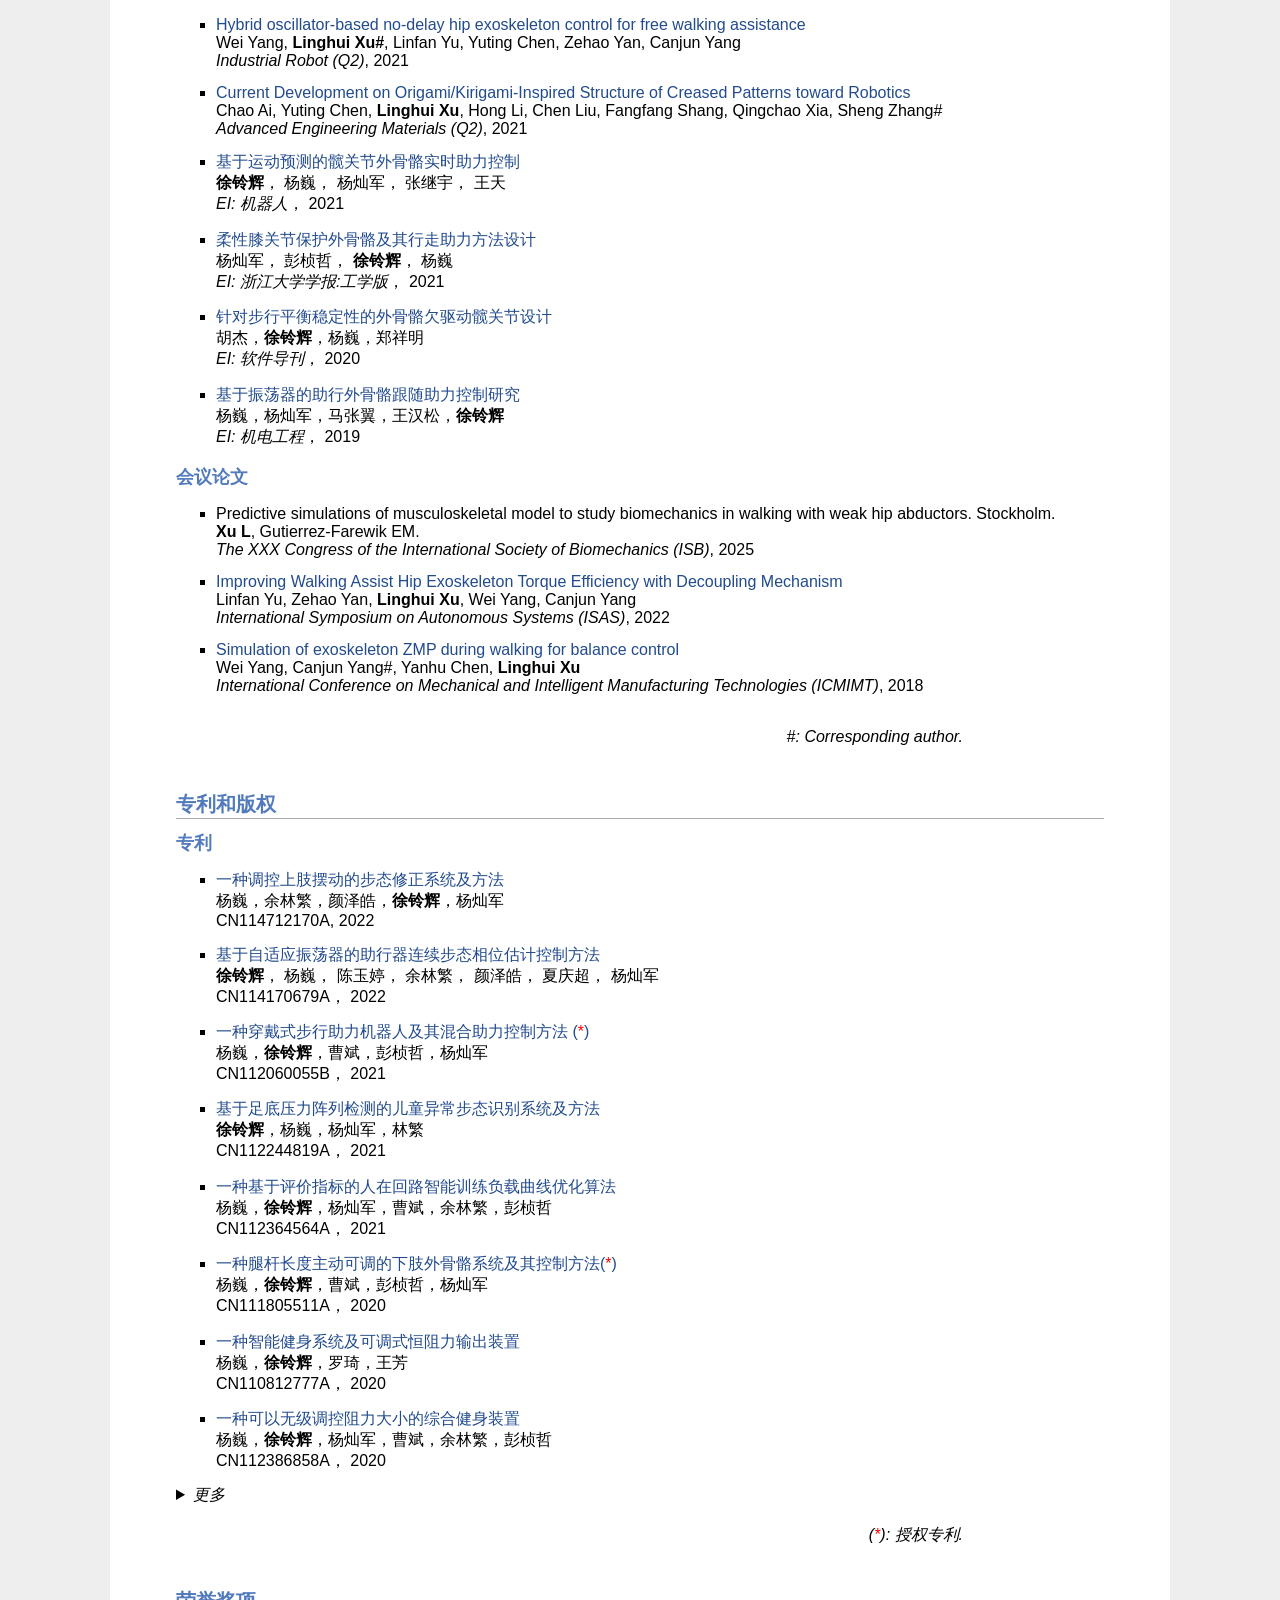
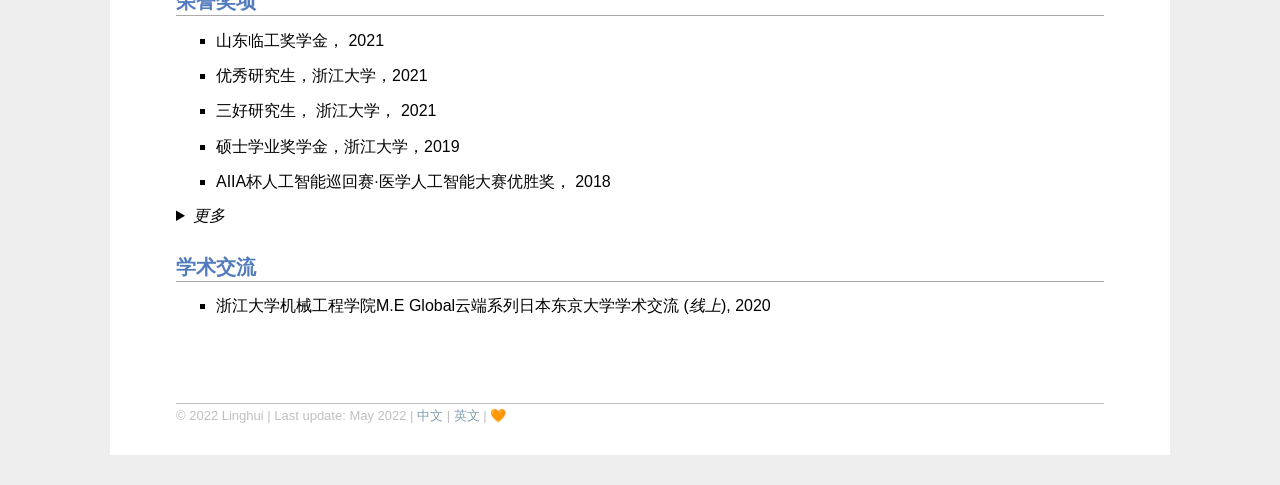
==== commit 4d480f37: "add publication" ====
--- a/ch.html
+++ b/ch.html
@@ -182,6 +182,14 @@
 <h2>出版作品</h2>
 <h3>期刊论文</h3>
 <ul> 
+	<li>
+	<b>Xu L</b>, Chen Y, Fan B, Yang C, Yang W. Wearable Continuous Gait Phase Estimation During Walking, Running, Turning, Stairs, and Over Uneven Terrain. IEEE Transactions on Medical Robotics and Bionics. 2024;6(3):1135-1146. doi:10.1109/TMRB.2024.3407366
+	</li>
+	
+	<li>
+	<b>Xu L</b>, Liu X, Chen Y, et al. Reducing the muscle activity of walking using a portable hip exoskeleton based on human-in-the-loop optimization. Frontiers in Bioengineering and Biotechnology. 2023;11. Accessed May 28, 2023. https://www.frontiersin.org/articles/10.3389/fbioe.2023.1006326
+	</li>
+	
     <li>
         <a href="https://doi.org/10.1002/adem.202201416" target="_blank">An Omnidirectional Encircled Deployable Polyhedral Gripper for Contactless Delicate Midwater Creatures Sampling</a> <br>
 		Qingchao Xia, <b>Linghui Xu</b>, Chen Liu, Yue Yang, Yuting Chen#, Sheng Zhang#, Canjun Yang<br>
@@ -237,6 +245,12 @@
 
 <h3>会议论文</h3>
 <ul>
+	<li>
+		Predictive simulations of musculoskeletal model to study biomechanics in walking with weak hip abductors.  Stockholm.<br>
+		<b>Xu L</b>, Gutierrez-Farewik EM. <br>
+		<em>The XXX Congress of the International Society of Biomechanics (ISB)</em>, 2025
+	</li>
+	
     <li>
         <a href="https://doi.org/10.1109/ISAS55863.2022.9757306" target="_blank">Improving Walking Assist Hip Exoskeleton Torque Efficiency with Decoupling Mechanism</a><br>
         Linfan Yu, Zehao Yan, <b>Linghui Xu</b>, Wei Yang, Canjun Yang<br>
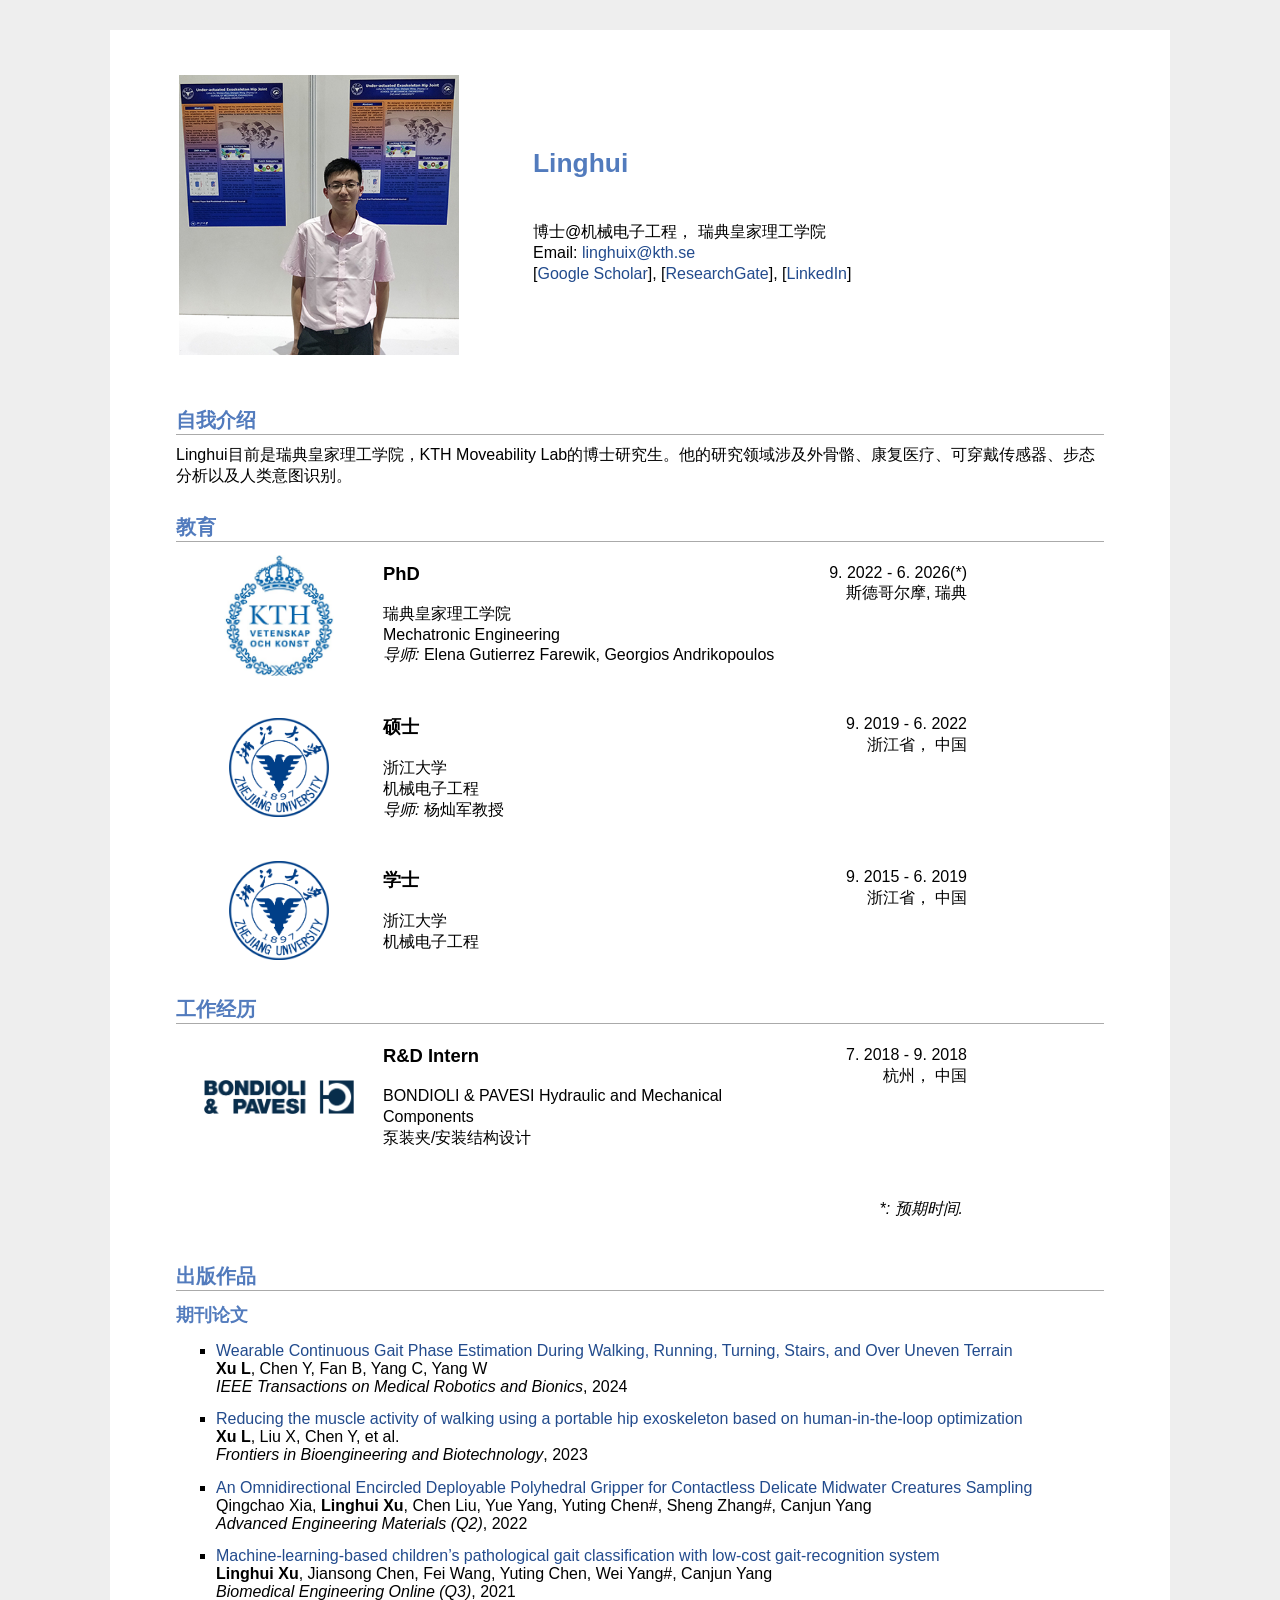
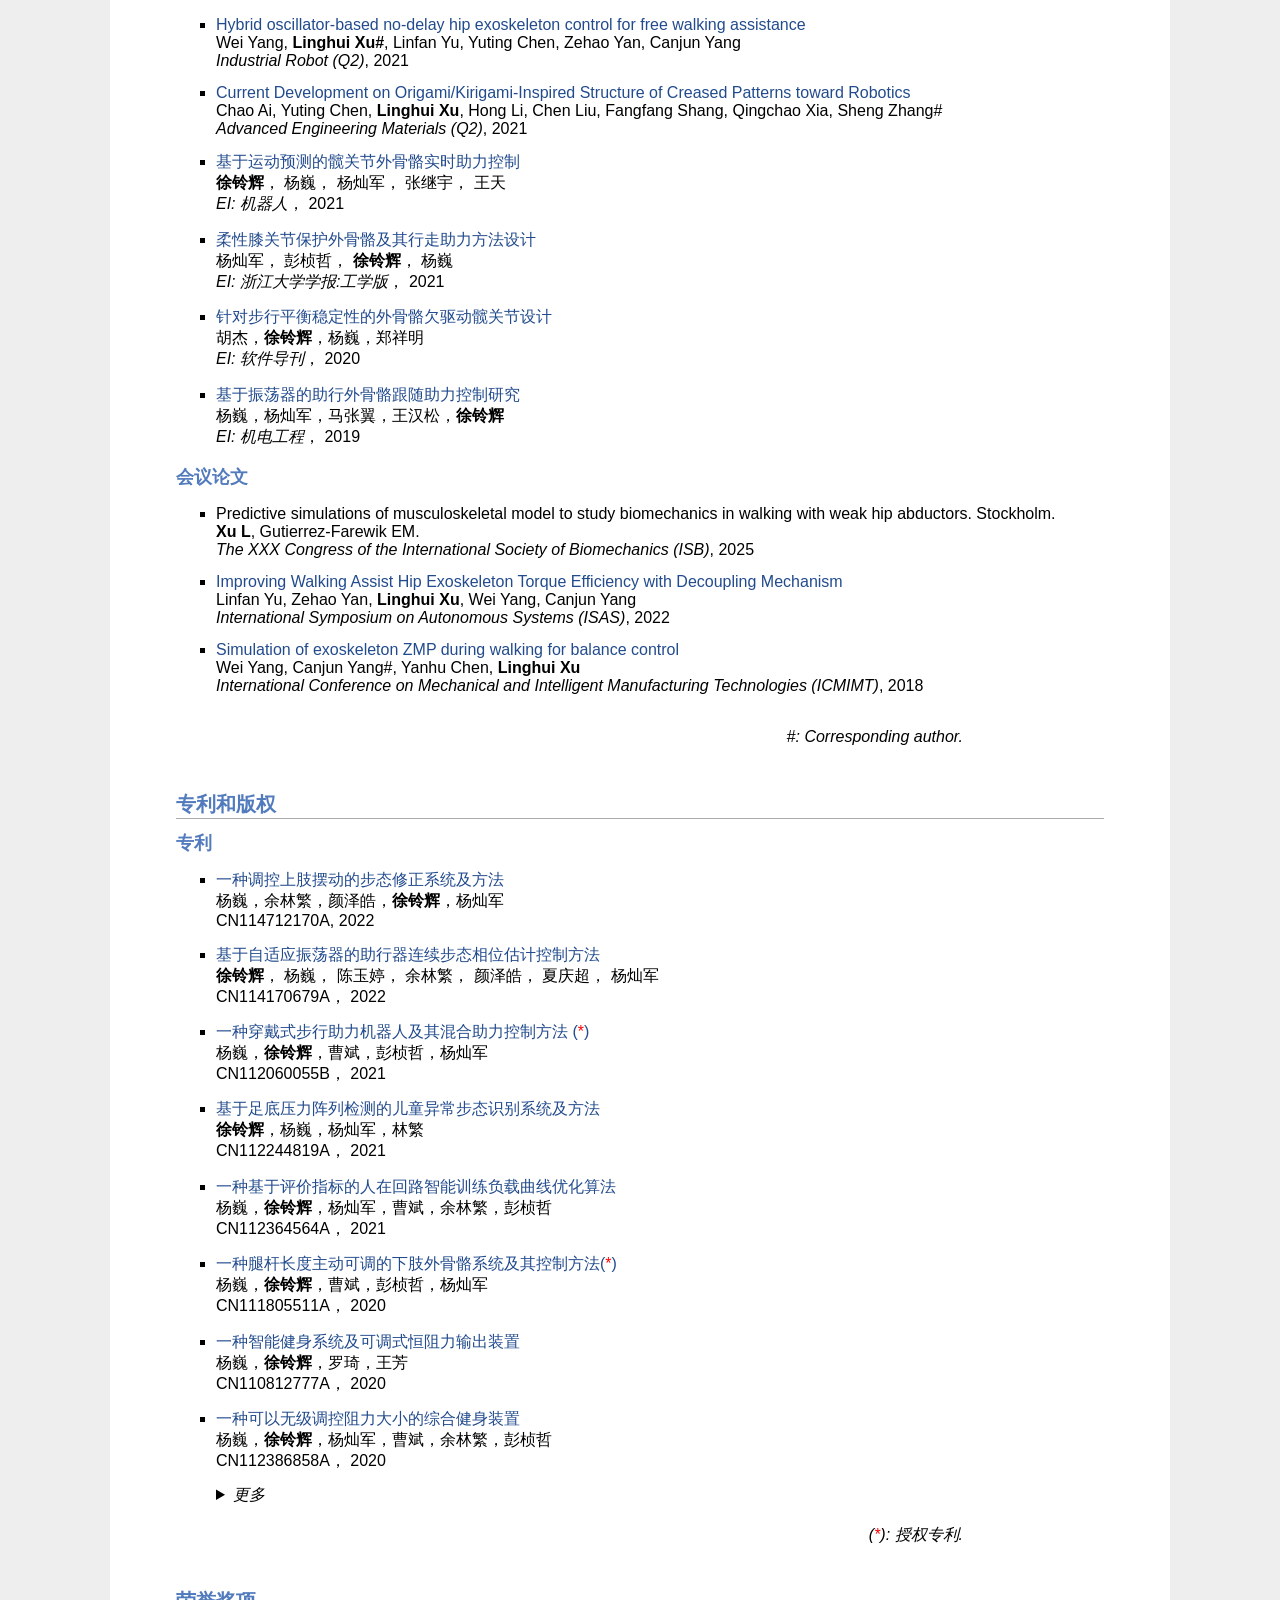
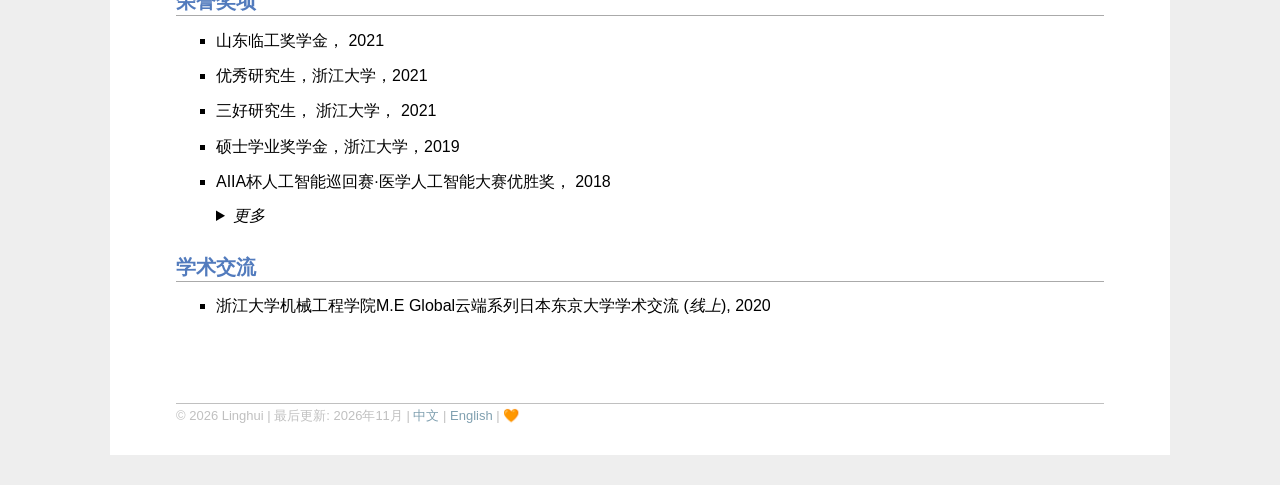
==== commit 72ae1ed6: "Fix HTML issues, align "More" toggles, add visitor counter - Switch to HTML5 doctype and drop leftov" ====
--- a/ch.html
+++ b/ch.html
@@ -1,5 +1,6 @@
-<!DOCTYPE html PUBLIC "-//W3C//DTD XHTML 1.1//EN" "http://www.w3.org/TR/xhtml11/DTD/xhtml11.dtd">
-<html xmlns="http://www.w3.org/1999/xhtml" xml:lang="en" slick-uniqueid="3" data-lt-installed="true" lang="en"><head>
+<!DOCTYPE html>
+<html lang="zh-CN">
+<head>
 <!-- Google tag (gtag.js) -->
 <script async src="https://www.googletagmanager.com/gtag/js?id=G-1FBJVWP109"></script>
 <script>
@@ -10,22 +11,14 @@
   gtag('config', 'G-1FBJVWP109');
 </script>
 <meta http-equiv="Content-Type" content="text/html; charset=UTF-8">
-<meta name="keywords" content="Linghui，Linghui， Zhejiang University， Exoskeleton, Rehabilitation, Wearable Sensor, Gait Analysis, Human Intention Recognition"> 
+<meta name="keywords" content="Linghui Xu, 徐铃辉, Zhejiang University, KTH, Exoskeleton, Rehabilitation, Wearable Sensor, Gait Analysis, Human Intention Recognition">
 <meta name="description" content="Linghui's home page">
 <title>Linghui</title>
 <link rel="stylesheet" href="index/jemdoc.css" type="text/css">
 <link rel="icon" href="index/icon.ico">
-<!-- Global site tag (gtag.js) - Google Analytics -->
-<script async="" src="index/js.js"></script>
-<script>
-  window.dataLayer = window.dataLayer || [];
-  function gtag(){dataLayer.push(arguments);}
-  gtag('js'， new Date());
-  gtag('config'， 'UA-158815485-1');
-</script>
 </head>
 <!-- Website Main Body -->
-<body data-new-gr-c-s-check-loaded="8.899.0" data-gr-ext-installed="">
+<body>
 <div id="layout-content" style="margin-top:2em">
 
 <!-------------------------------------------------->
@@ -42,9 +35,9 @@
 
             <p>博士@机械电子工程， 瑞典皇家理工学院<br>
                Email: <a href="mailto:linghuix@kth.se" target="_blank">linghuix@kth.se</a><br>
-			   [<a href="https://scholar.google.com/citations?hl=en&user=YP2T" target="_blank">Google Scholar], 
-               [<a href="https://www.researchgate.net/" target="_blank">ResearchGate</a>], 
-               [<a href="https://www.linkedin.com/" target="_blank">LinkedIn</a>]
+               [<a href="https://scholar.google.com/citations?hl=en&amp;user=YP2Trx8AAAAJ" target="_blank">Google Scholar</a>],
+               [<a href="https://www.researchgate.net/profile/Linghui-Xu-2" target="_blank">ResearchGate</a>],
+               [<a href="https://www.linkedin.cn/incareer/in/%E9%93%83%E8%BE%89-%E5%BE%90-719349220" target="_blank">LinkedIn</a>]
             </p>
         </td>
     </tr>
@@ -101,7 +94,7 @@
         </td>
         <td style="width: 180px" valign="top" align="right">
             <p style="margin-top: 0.5em">
-                9. 2019 - 6. 2022 (*)<br>
+                9. 2019 - 6. 2022<br>
                 浙江省， 中国
             </p>
         </td>
@@ -151,7 +144,7 @@
         </td>
         <td style="width: 180px" valign="top" align="right">
             <p style="margin-top: 0.5em">
-                6. 2018 - 9. 2018<br>
+                7. 2018 - 9. 2018<br>
                 杭州， 中国
             </p>
         </td>
@@ -182,13 +175,17 @@
 <h2>出版作品</h2>
 <h3>期刊论文</h3>
 <ul> 
-	<li>
-	<b>Xu L</b>, Chen Y, Fan B, Yang C, Yang W. Wearable Continuous Gait Phase Estimation During Walking, Running, Turning, Stairs, and Over Uneven Terrain. IEEE Transactions on Medical Robotics and Bionics. 2024;6(3):1135-1146. doi:10.1109/TMRB.2024.3407366
-	</li>
-	
-	<li>
-	<b>Xu L</b>, Liu X, Chen Y, et al. Reducing the muscle activity of walking using a portable hip exoskeleton based on human-in-the-loop optimization. Frontiers in Bioengineering and Biotechnology. 2023;11. Accessed May 28, 2023. https://www.frontiersin.org/articles/10.3389/fbioe.2023.1006326
-	</li>
+    <li>
+        <a href="https://doi.org/10.1109/TMRB.2024.3407366" target="_blank">Wearable Continuous Gait Phase Estimation During Walking, Running, Turning, Stairs, and Over Uneven Terrain</a><br>
+        <b>Xu L</b>, Chen Y, Fan B, Yang C, Yang W<br>
+        <em>IEEE Transactions on Medical Robotics and Bionics</em>, 2024
+    </li>
+
+    <li>
+        <a href="https://doi.org/10.3389/fbioe.2023.1006326" target="_blank">Reducing the muscle activity of walking using a portable hip exoskeleton based on human-in-the-loop optimization</a><br>
+        <b>Xu L</b>, Liu X, Chen Y, et al.<br>
+        <em>Frontiers in Bioengineering and Biotechnology</em>, 2023
+    </li>
 	
     <li>
         <a href="https://doi.org/10.1002/adem.202201416" target="_blank">An Omnidirectional Encircled Deployable Polyhedral Gripper for Contactless Delicate Midwater Creatures Sampling</a> <br>
@@ -302,7 +299,7 @@
 	
 	<!-- 2021-徐铃辉-一种穿戴式步行助力机器人及其混合助力控制方法 -->
 	<li>
-		<a href="https://patents.google.com/patent/CN112060055A/zh?oq=CN112060055A" target="_blank">一种穿戴式步行助力机器人及其混合助力控制方法 (<font color="red">*</font>)</a><br>
+		<a href="https://patents.google.com/patent/CN112060055A/zh?oq=CN112060055A" target="_blank">一种穿戴式步行助力机器人及其混合助力控制方法 (<span style="color: red">*</span>)</a><br>
 		杨巍，<b>徐铃辉</b>，曹斌，彭桢哲，杨灿军<br>
 		CN112060055B， 2021
 	</li>
@@ -322,7 +319,7 @@
 
 	<!-- 2020-徐铃辉-一种腿杆长度主动可调的下肢外骨骼系统及其控制方法 -->
 	<li>
-		<a href="https://patents.google.com/patent/CN111805511A/zh?oq=CN111805511A" target="_blank">一种腿杆长度主动可调的下肢外骨骼系统及其控制方法(<font color="red">*</font>)</a><br>	
+		<a href="https://patents.google.com/patent/CN111805511A/zh?oq=CN111805511A" target="_blank">一种腿杆长度主动可调的下肢外骨骼系统及其控制方法(<span style="color: red">*</span>)</a><br>	
 		杨巍，<b>徐铃辉</b>，曹斌，彭桢哲，杨灿军<br>
 		CN111805511A， 2020
 	</li>
@@ -353,7 +350,7 @@
 	
     <!-- 2021-徐铃辉-一种可以实现颈椎与腰椎联动进行康复的装置 -->
     <li>
-        <a href="https://patents.google.com/patent/CN112354147A/zh?oq=CN112354147A" target="_blank">一种可以实现颈椎与腰椎联动进行康复的装置 (<font color="red">*</font>)</a><br>
+        <a href="https://patents.google.com/patent/CN112354147A/zh?oq=CN112354147A" target="_blank">一种可以实现颈椎与腰椎联动进行康复的装置 (<span style="color: red">*</span>)</a><br>
         杨巍，<b>徐铃辉</b>，杨灿军，曹斌，余林繁，彭桢哲<br>
         CN112354147A， 2021
     </li>
@@ -390,14 +387,14 @@
 	</li>
 	<!-- 2020-徐铃辉-一种智能健身系统及可调式恒阻力输出装置 -->
 	<li>
-		<a href="https://patents.google.com/patent/CN212038768U/zh?oq=CN212038768U" target="_blank">一种智能健身系统及可调式恒阻力输出装置 (<font color="red">*</font>)</a><br>
+		<a href="https://patents.google.com/patent/CN212038768U/zh?oq=CN212038768U" target="_blank">一种智能健身系统及可调式恒阻力输出装置 (<span style="color: red">*</span>)</a><br>
 		杨巍，<b>徐铃辉</b>，罗琦，王芳<br>
 		CN212038768U， 2020
 	</li>
             
             <!-- 2018-徐铃辉-下肢康复训练外骨骼系统及其步行控制方法与髋关节结构 -->
             <li>
-                <a href="https://patents.google.com/patent/CN108392378B/zh?oq=CN108392378B" target="_blank">下肢康复训练外骨骼系统及其步行控制方法与髋关节结构 (<font color="red">*</font>)</a><br>
+                <a href="https://patents.google.com/patent/CN108392378B/zh?oq=CN108392378B" target="_blank">下肢康复训练外骨骼系统及其步行控制方法与髋关节结构 (<span style="color: red">*</span>)</a><br>
                 杨灿军，杨巍，<b>徐铃辉</b>，王汉松，魏谦笑，马张翼<br>
                  CN108392378B， 2018
             </li>
@@ -414,7 +411,7 @@
         <td style="width: 200px" valign="top" align="right">
 			<div style="margin-top: 1.0em; margin-bottom: 0.5em">
 			<p >
-				<em>(<font color="red">*</font>): 授权专利.</em>
+				<em>(<span style="color: red">*</span>): 授权专利.</em>
 			</p>
 			</div>
         </td>
@@ -474,10 +471,16 @@
 
 <p>&nbsp;</p>
 <div id="footer">
-    © 2022 Linghui | Last update: May 2022 | <a href="ch.html">中文</a> | <a href="https://linghuix.github.io">英文</a> | <a href="https://analytics.google.com/">🧡</a>
+    © 2026 Linghui | 最后更新: 2026年11月 | <a href="ch.html">中文</a> | <a href="https://linghuix.github.io">English</a> | <a href="https://analytics.google.com/">🧡</a>
+    <div style="text-align: right">
+        <span id="busuanzi_container_site_uv" style="display: none">访客数: <span id="busuanzi_value_site_uv"></span></span>
+        <span id="busuanzi_container_site_pv" style="display: none"> | 阅读量: <span id="busuanzi_value_site_pv"></span></span>
+    </div>
 </div>
+<!-- 访问计数（不蒜子），服务加载失败时计数保持隐藏 -->
+<script async src="https://busuanzi.ibruce.info/busuanzi/2.3/busuanzi.pure.mini.js"></script>
 
 </div>
 
-
-</body><grammarly-desktop-integration data-grammarly-shadow-root="true"></grammarly-desktop-integration></html>
+</body>
+</html>
--- a/index/jemdoc.css
+++ b/index/jemdoc.css
@@ -192,6 +192,12 @@
 	margin-bottom: 0.8em;
 }
 
+/* Align the "More" toggle with the list item text (ul default indent is 40px) */
+details > summary {
+	margin-left: 40px;
+	cursor: pointer;
+}
+
 dt {
 	margin-top: 0.5em;
 	margin-bottom: 0;
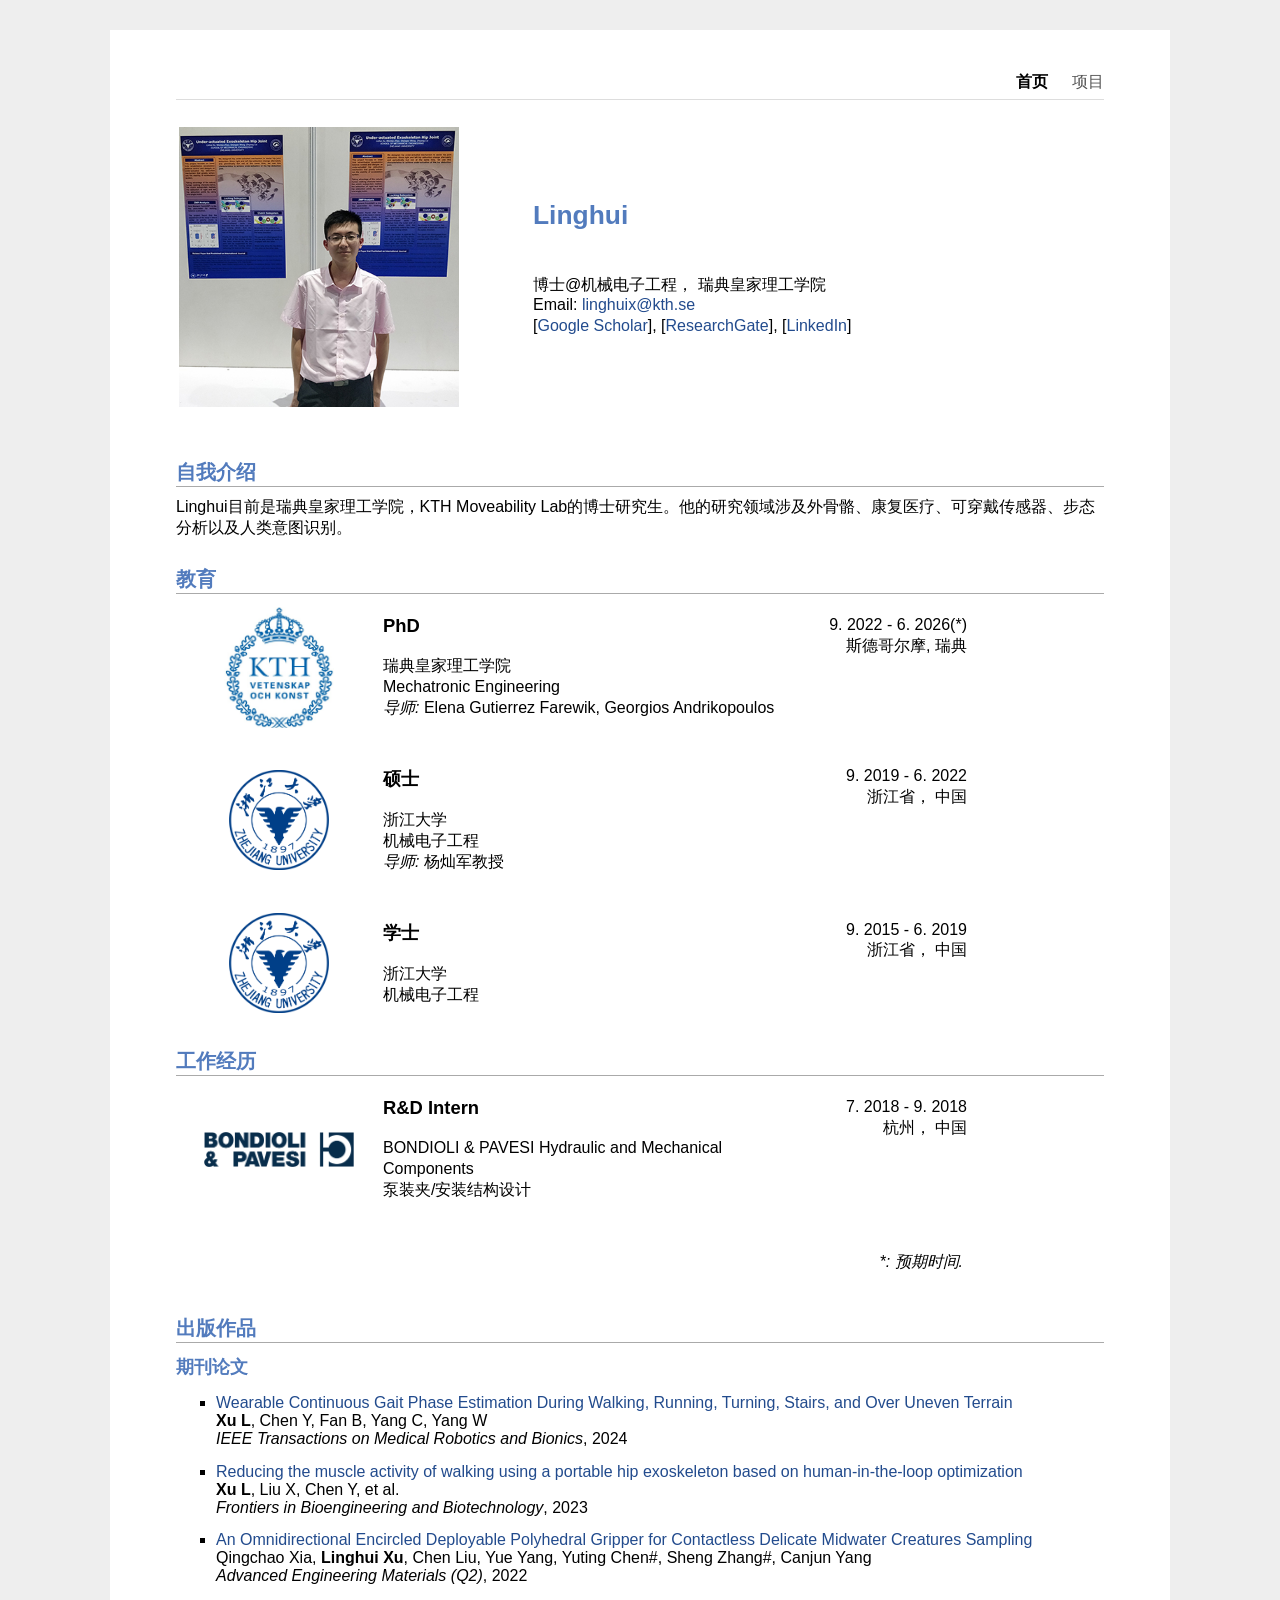
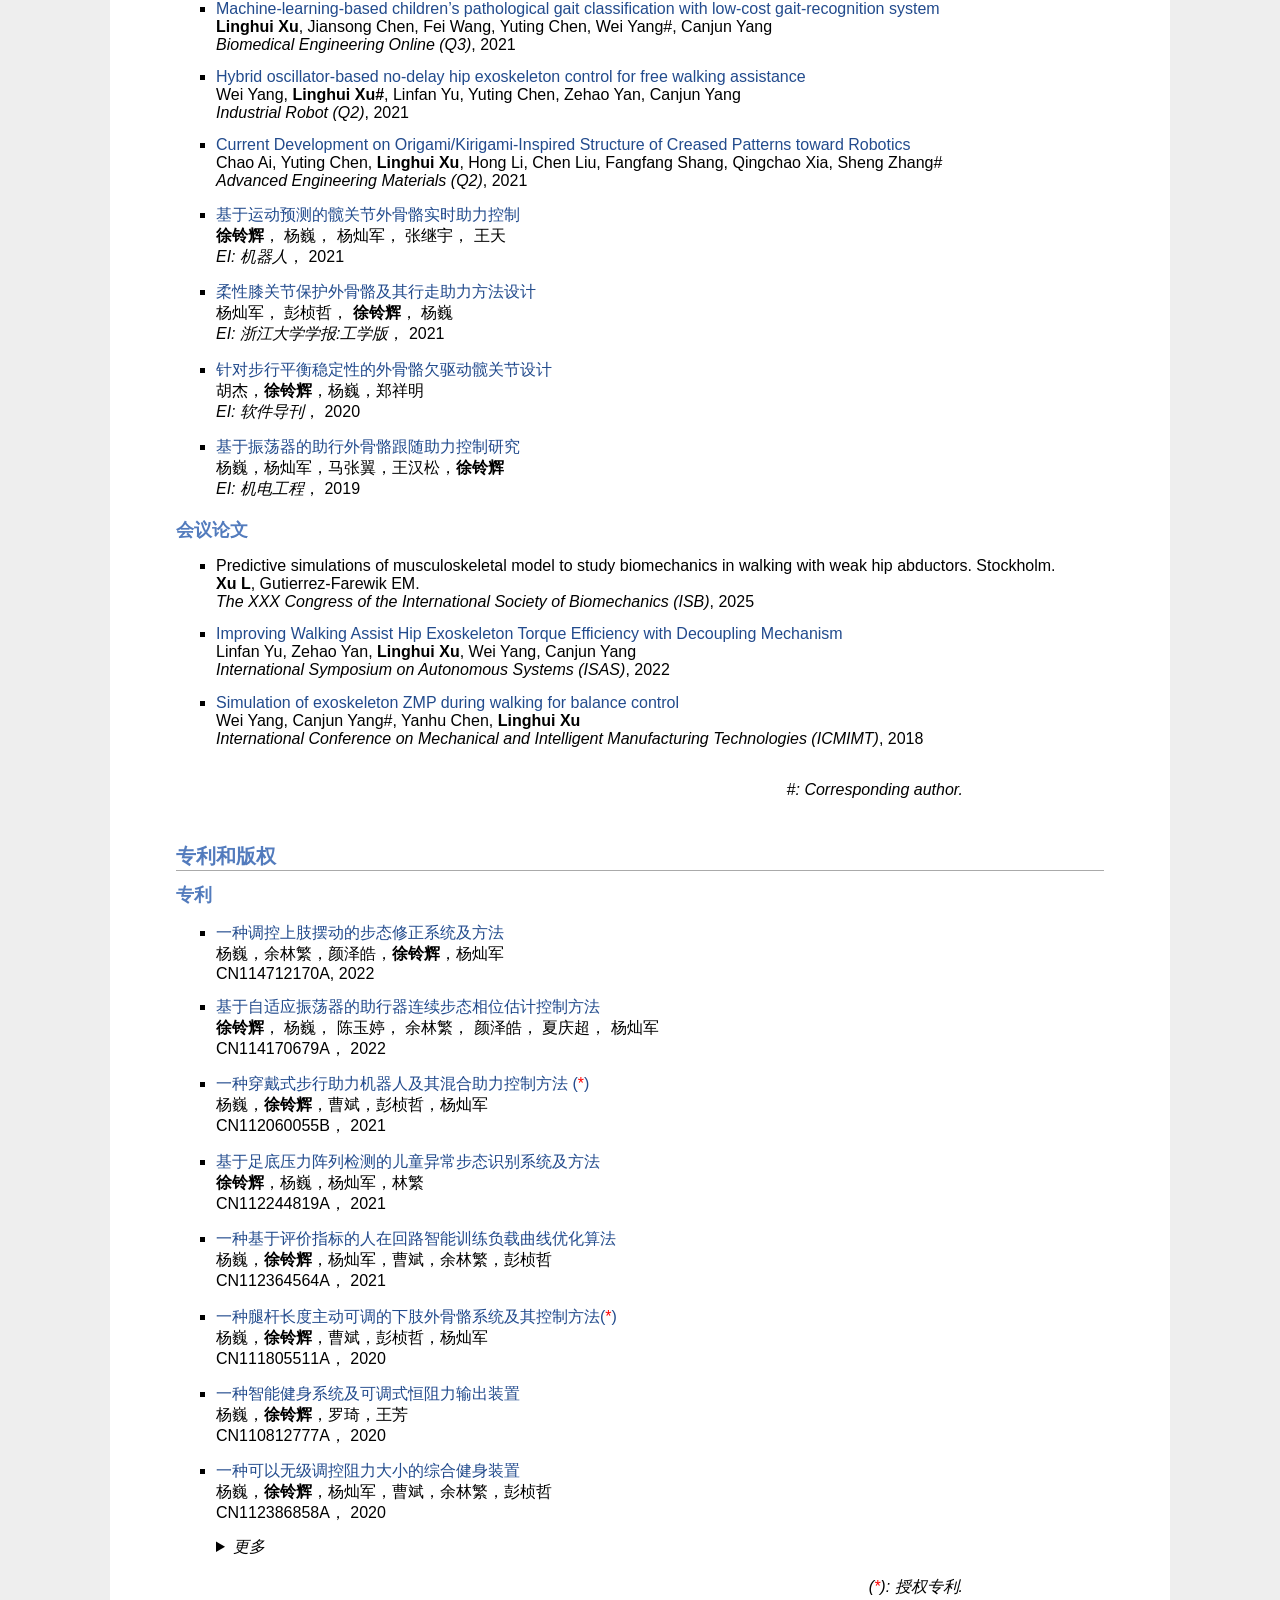
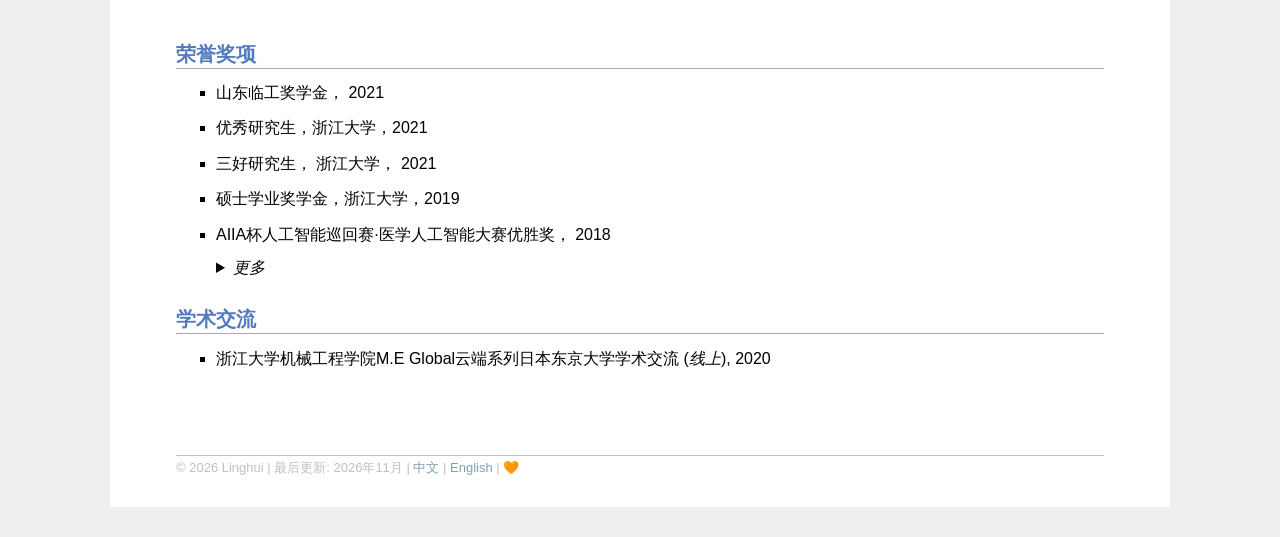
==== commit 853476be: "Add menu and projects pages (EN/ZH), restyle project list - Add simple top menu (Home/Projects, 首页/项" ====
--- a/ch.html
+++ b/ch.html
@@ -21,6 +21,8 @@
 <body>
 <div id="layout-content" style="margin-top:2em">
 
+<div id="menu"><a href="ch.html" class="current">首页</a><a href="projects-ch.html">项目</a></div>
+
 <!-------------------------------------------------->
 <table style="margin-bottom: 2em">
 <tbody>
@@ -473,8 +475,7 @@
 <div id="footer">
     © 2026 Linghui | 最后更新: 2026年11月 | <a href="ch.html">中文</a> | <a href="https://linghuix.github.io">English</a> | <a href="https://analytics.google.com/">🧡</a>
     <div style="text-align: right">
-        <span id="busuanzi_container_site_uv" style="display: none">访客数: <span id="busuanzi_value_site_uv"></span></span>
-        <span id="busuanzi_container_site_pv" style="display: none"> | 阅读量: <span id="busuanzi_value_site_pv"></span></span>
+        <span id="busuanzi_container_site_pv" style="display: none">阅读量: <span id="busuanzi_value_site_pv"></span></span>
     </div>
 </div>
 <!-- 访问计数（不蒜子），服务加载失败时计数保持隐藏 -->
--- a/index/jemdoc.css
+++ b/index/jemdoc.css
@@ -6,7 +6,7 @@
     background: white;
 }
 html {
-  background-color: #eeeeee; 
+  background-color: #eeeeee;
 }
 
 body { 
@@ -192,6 +192,84 @@
 	margin-bottom: 0.8em;
 }
 
+/* Simple top menu */
+#menu {
+	text-align: right;
+	margin-bottom: 1.5em;
+	padding-bottom: 0.4em;
+	border-bottom: 1px solid #ddd;
+}
+
+#menu a {
+	margin-left: 1.5em;
+	color: #555;
+	text-decoration: none;
+	border-bottom: none;
+}
+
+#menu a:hover {
+	color: #000;
+}
+
+#menu a.current {
+	color: #000;
+	font-weight: bold;
+}
+
+/* Projects page: one project per row, image left, text right */
+table.projects {
+	width: 100%;
+	border-collapse: collapse;
+}
+
+table.projects td {
+	padding-top: 1.2em;
+	padding-bottom: 1.2em;
+	border-bottom: 1px solid #eee;
+	vertical-align: top;
+}
+
+table.projects td.project-img {
+	width: 160px;
+	text-align: center;
+}
+
+/* Unified look: square rounded frame, slight zoom on hover */
+table.projects td.project-img img {
+	width: 150px;
+	height: 150px;
+	object-fit: cover;
+	object-position: center;
+	border-radius: 12px;
+	transition: transform 0.4s ease;
+}
+
+table.projects td.project-img a,
+table.projects td.project-img a:hover {
+	border-bottom: none;
+}
+
+table.projects td.project-img img:hover {
+	transform: scale(1.04);
+}
+
+table.projects td.project-text {
+	padding-left: 1.5em;
+}
+
+table.projects p.project-title {
+	margin-top: 0;
+	margin-bottom: 0.4em;
+	font-size: 110%;
+	font-weight: bold;
+}
+
+table.projects p.project-desc {
+	margin: 0;
+	font-size: 90%;
+	text-align: justify;
+}
+
 /* Align the "More" toggle with the list item text (ul default indent is 40px) */
 details > summary {
 	margin-left: 40px;
